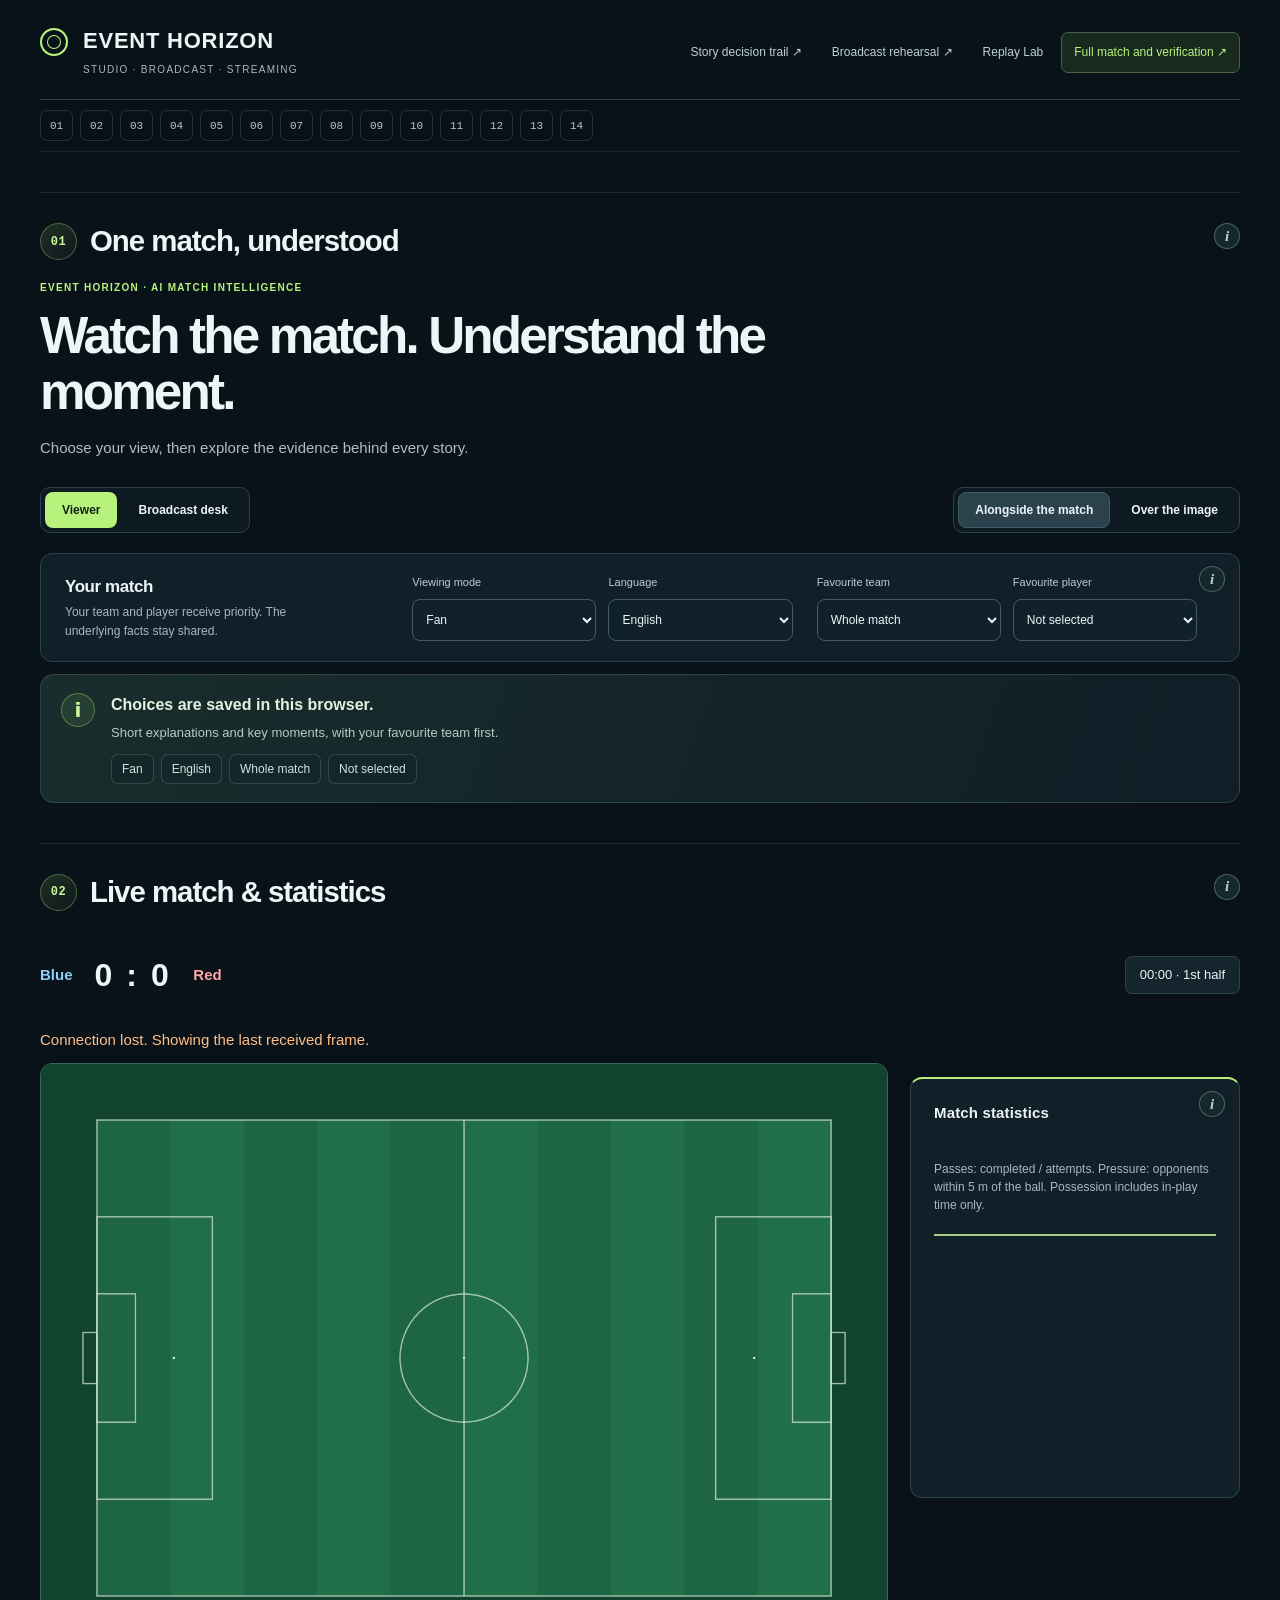
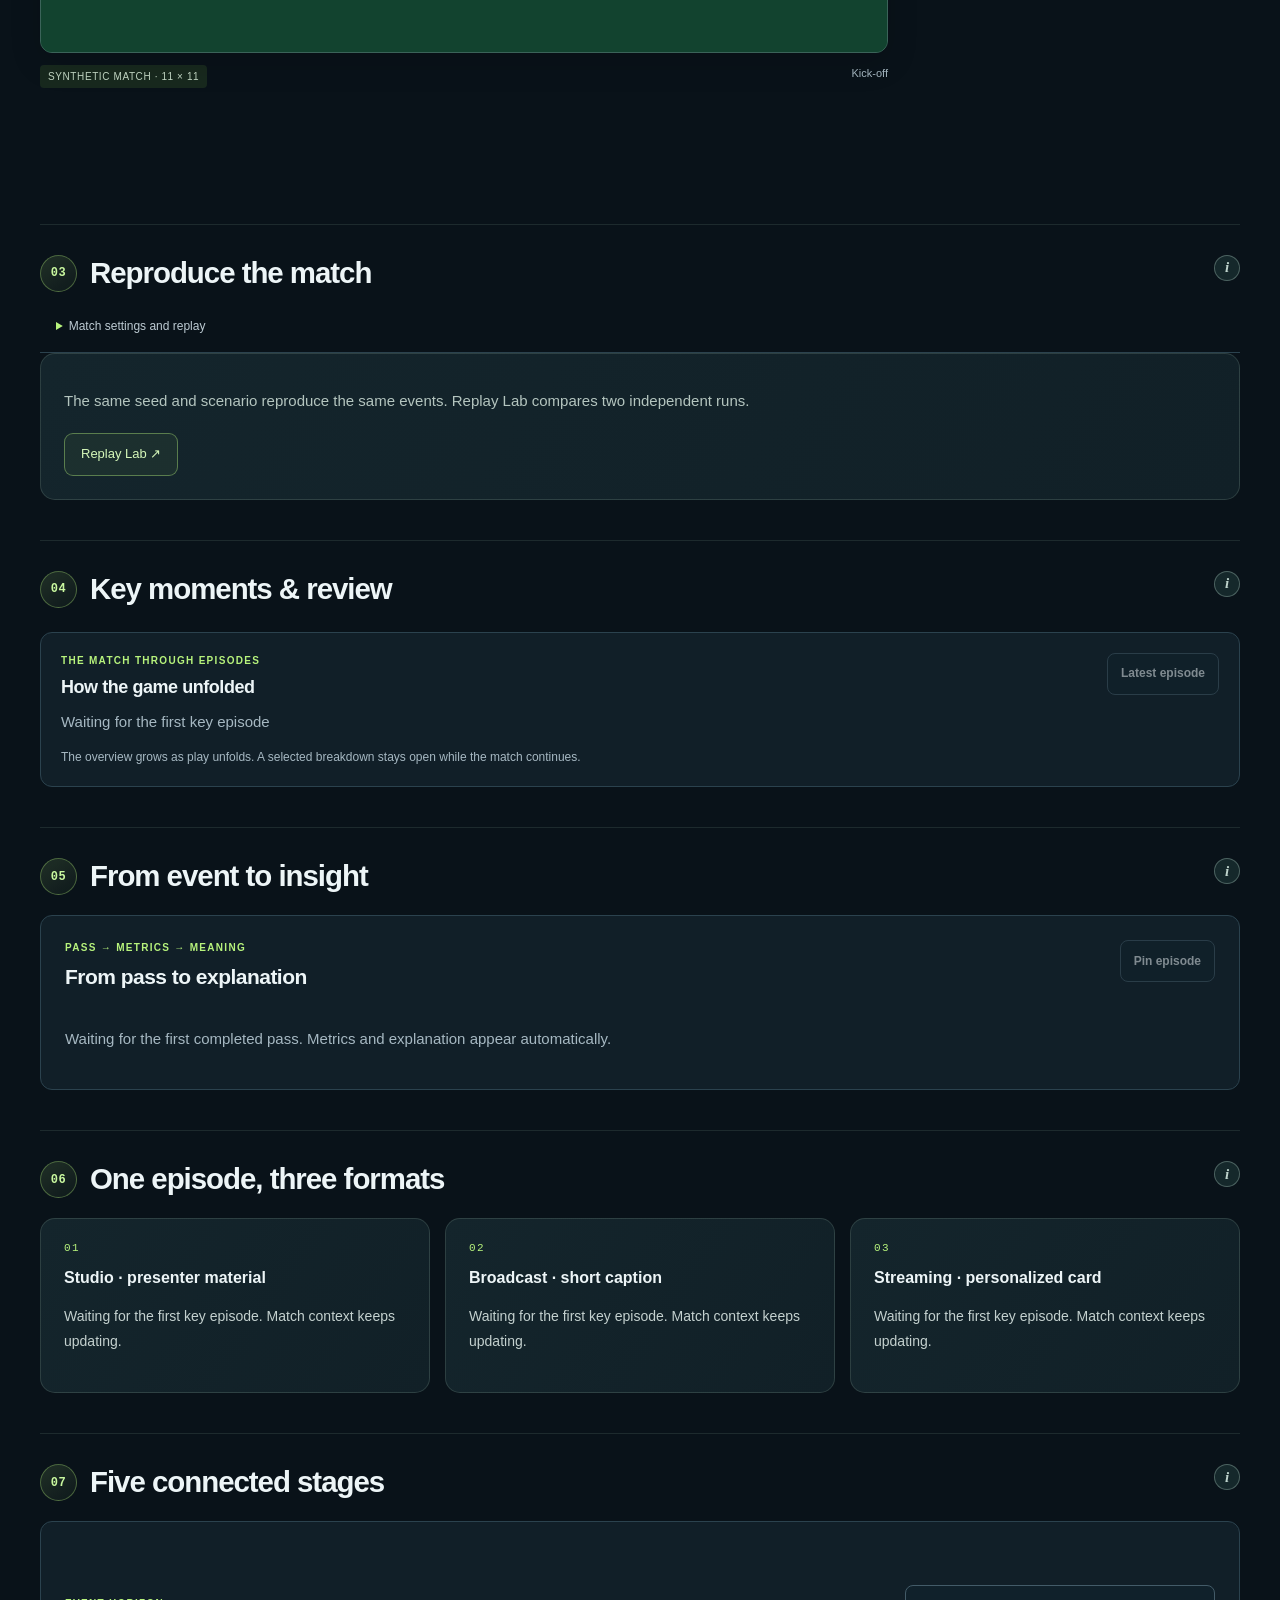
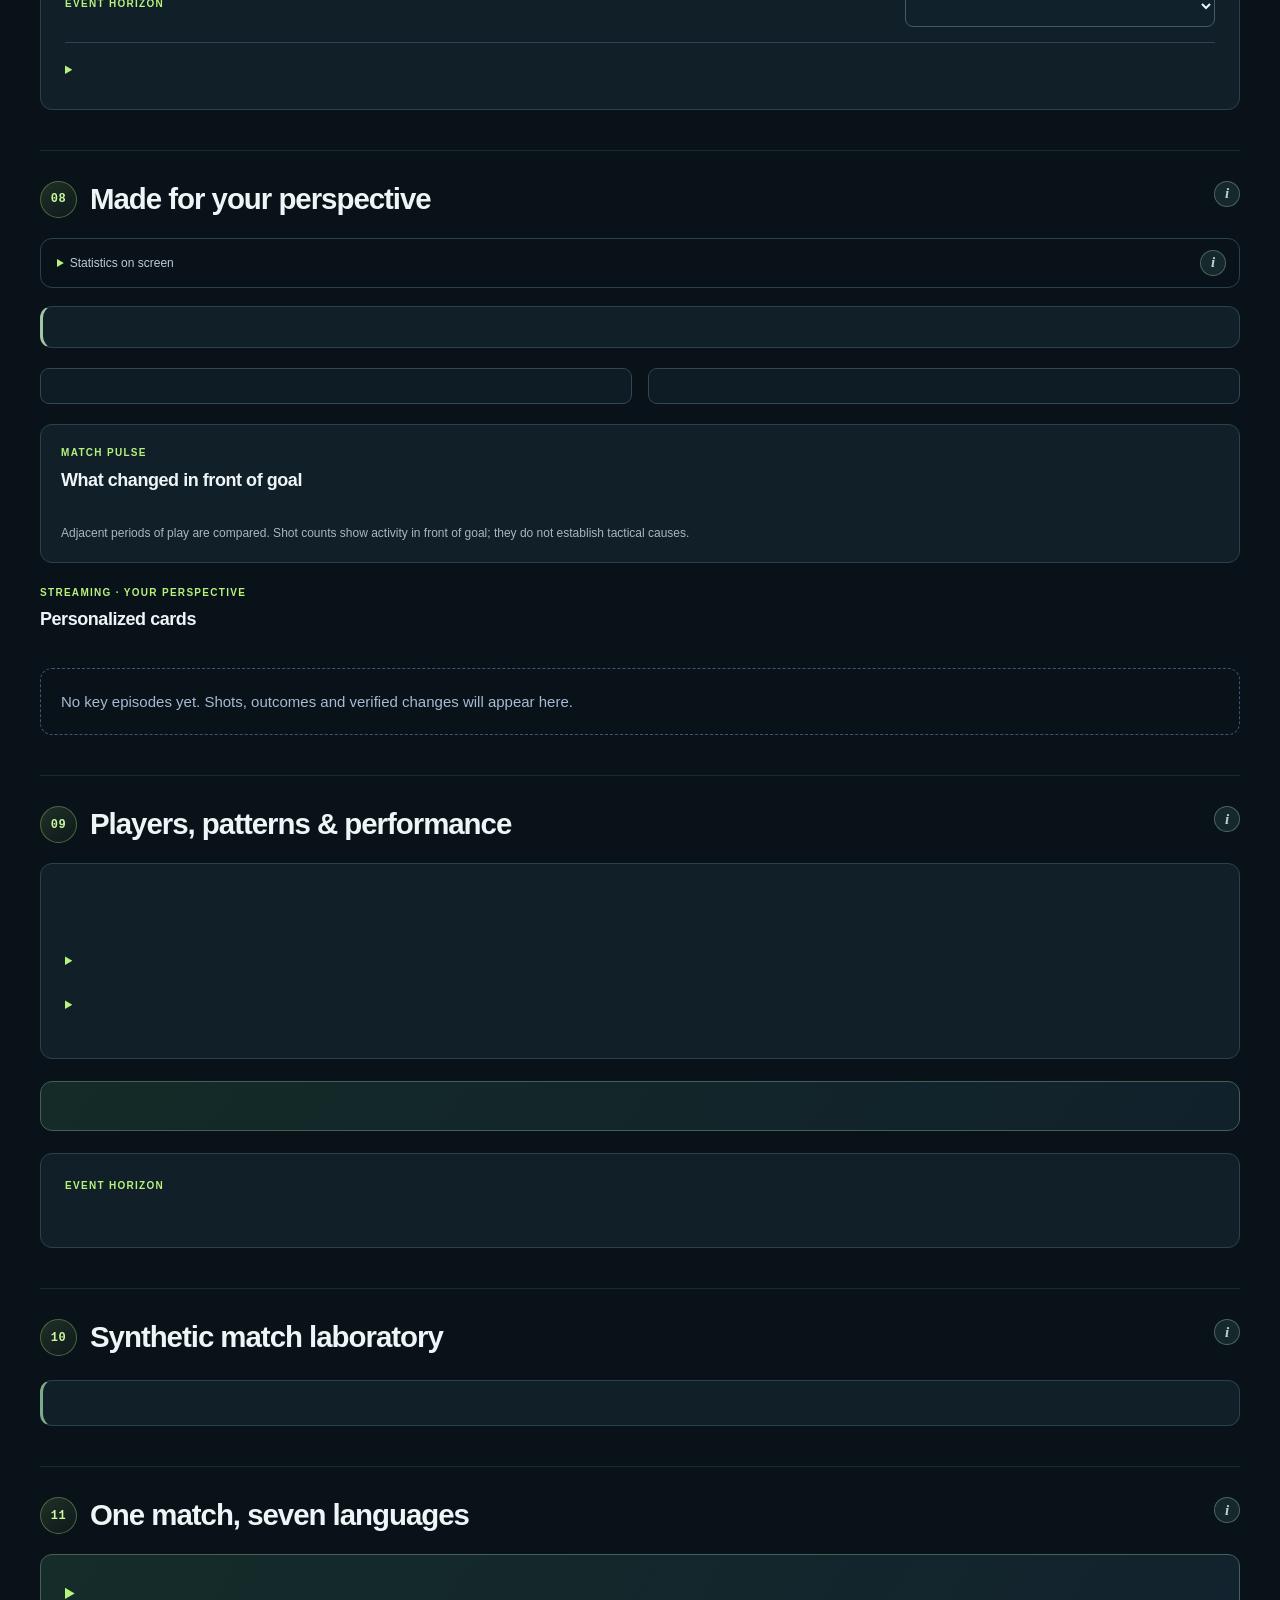
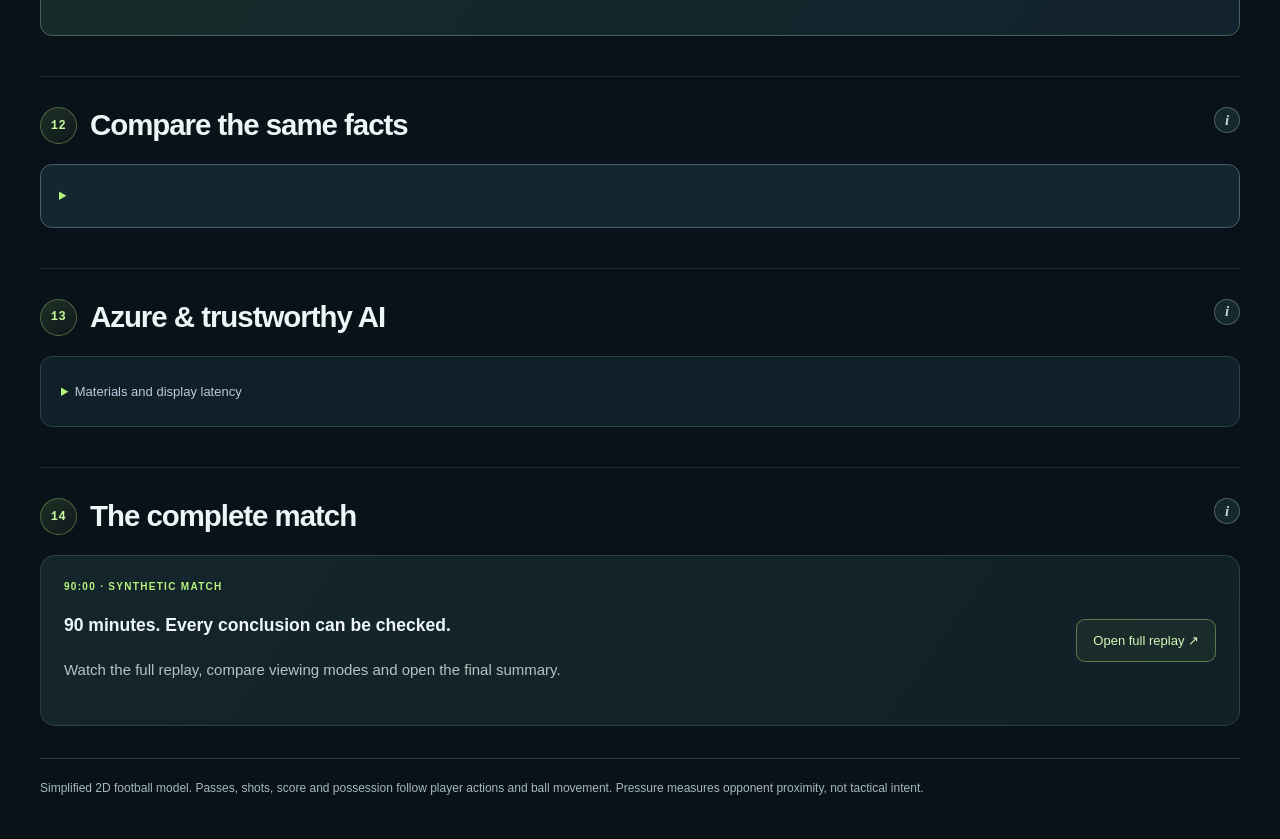
==== index.html @ f2aa6c20 "Publish synthetic match intelligence prototype and judge walkthrough" ====
<!doctype html>
<html lang="en">
<head><script src="/global-locales.js"></script><script src="/global-locale.js"></script><script src="/field-renderer.js"></script>

  <meta charset="utf-8">
  <meta name="viewport" content="width=device-width, initial-scale=1">
  <title>Event Horizon</title>
  <style>
    * { box-sizing: border-box; }
    [hidden] { display: none !important; }
    body { margin: 0; background: #0c1422; color: #edf4ff; font: 15px system-ui, sans-serif; }
    main { max-width: 1480px; margin: auto; padding: 28px; }
    header { display: flex; justify-content: space-between; align-items: center; gap: 18px; flex-wrap: wrap; }
    h1 { margin: 0 0 5px; font-size: 24px; letter-spacing: .06em; }
    .muted { color: #a7b8ce; line-height: 1.5; }
    .eyebrow { font-size: 12px; letter-spacing: .1em; text-transform: uppercase; }
    .layout-buttons { display: flex; gap: 6px; }
    button { border: 1px solid #405573; background: #17263b; color: #d4e1f5; border-radius: 8px; padding: 10px 13px; font: inherit; cursor: pointer; }
    button[aria-pressed="true"] { background: #e2edfc; border-color: #e2edfc; color: #14243b; }
    button:focus-visible { outline: 3px solid #f4cf68; outline-offset: 3px; }
    .scoreboard { display: flex; justify-content: center; align-items: center; gap: 22px; margin: 26px 0 20px; font-size: 19px; }
    .scoreboard strong { font-size: 29px; white-space: nowrap; }
    .blue { color: #83c8ff; } .red { color: #ff9c9c; }
    .clock { font-variant-numeric: tabular-nums; font-size: 17px; padding: 8px 12px; border-radius: 7px; background: #213047; }
    .layout { display: grid; grid-template-columns: minmax(0, 1fr) 310px; gap: 18px; align-items: start; }
    .pitch { position: relative; border: 1px solid #324a52; border-radius: 14px; overflow: hidden; background: #164f35; }
    canvas { display: block; width: 100%; aspect-ratio: 121 / 84; }
    .status { display: flex; align-items: center; justify-content: space-between; gap: 12px; margin-top: 10px; font-size: 13px; }
    .status .badge { color: #f4cf68; }
    .panel { background: #15243a; border: 1px solid #2a3c55; padding: 20px; border-radius: 14px; }
    h2 { font-size: 18px; margin: 0 0 16px; }
    .statistics { display: grid; grid-template-columns: minmax(0,1fr) auto auto; gap: 12px 16px; align-items: center; font-variant-numeric: tabular-nums; }
    .statistics .label { color: #c0cfe3; }
    .statistics .value { text-align: center; font-weight: 650; min-width: 35px; }
    .statistics .team { font-size: 12px; }
    .note { font-size: 12px; color: #98abc5; line-height: 1.5; margin: 15px 0 0; }
    .episode { margin-top: 23px; padding-top: 20px; border-top: 1px solid #33455e; }
    .episode h2 { margin: 7px 0; }
    .episode p { line-height: 1.6; margin: 0; color: #d3dfef; }
    .overlay-stats { position: absolute; top: 12px; right: 12px; width: 255px; padding: 13px; background: #0b1421ed; border: 1px solid #6b809080; border-radius: 9px; }
    .overlay-stats h2 { font-size: 14px; margin-bottom: 10px; }
    .overlay-stats .statistics { font-size: 12px; gap: 7px 8px; }
    .overlay-stats .statistics .team { font-size: 10px; }
    .overlay-story { position: absolute; bottom: 12px; left: 12px; right: 12px; padding: 12px 16px; border-left: 3px solid #f4cf68; border-radius: 4px 9px 9px 4px; background: #0b1421ed; }
    .overlay-story strong { font-size: 15px; }
    .overlay-story p { margin: 5px 0 0; font-size: 13px; line-height: 1.45; }
    .overlay-mode .layout { grid-template-columns: minmax(0, 1fr); }
    .connection { color: #ffbe86; margin: 12px 0; }
    .match-controls { display: flex; flex-wrap: wrap; gap: 10px; align-items: end; margin-top: 22px; }
    .match-controls label { display: grid; gap: 6px; color: #a7b8ce; font-size: 12px; }
    input { width: 145px; padding: 10px 12px; border: 1px solid #405573; border-radius: 8px; background: #142238; color: #edf4ff; font: inherit; }
    button:disabled { opacity: .5; cursor: wait; }
    .stream-status { color: #a7b8ce; font-size: 12px; margin-top: 10px; line-height: 1.6; }
    .restart-message { color: #f4cf68; }
    select, textarea { color: #edf4ff; background: #142238; border: 1px solid #405573; border-radius: 8px; padding: 10px; font: inherit; width: 100%; }
    textarea { min-height: 116px; resize: vertical; line-height: 1.55; }
    label { color: #b8c9df; font-size: 13px; }
    .audience-bar { display: flex; gap: 7px; margin: 22px 0 15px; }
    .session-settings { border-bottom: 1px solid #293b53; padding-bottom: 12px; }
    summary { cursor: pointer; color: #b8c9df; font-size: 13px; }
    .session-settings .match-controls { margin-top: 14px; }
    .status { flex-wrap: wrap; align-items: start; }
    .status .badge { white-space: nowrap; }
    .intelligence { margin-top: 24px; }
    .story-header { display: grid; grid-template-columns: minmax(0, 1.5fr) minmax(240px, 1fr); gap: 18px; }
    .story-summary { font-size: 17px; line-height: 1.75; margin: 14px 0 0; }
    .section-label { color: #f4cf68; font-size: 11px; letter-spacing: .12em; text-transform: uppercase; }
    .preferences { display: grid; grid-template-columns: 1fr 1fr; gap: 12px; margin-top: 15px; }
    .preferences label { display: grid; gap: 7px; }
    .focus-tag { color: #95d2ff; font-size: 12px; margin-top: 12px; }
    .cards { display: grid; grid-template-columns: repeat(2, minmax(0,1fr)); gap: 14px; margin-top: 18px; }
    .moment-card { border: 1px solid #2d415e; background: #122036; border-radius: 13px; padding: 19px; }
    .moment-card.goal { border-color: #b6994a; background: #242b31; }
    .moment-card h3 { font-size: 18px; margin: 9px 0 15px; line-height: 1.4; }
    .moment-card p { line-height: 1.65; margin: 6px 0 15px; color: #cddcee; }
    .moment-card .question { color: #89a5c5; font-size: 11px; text-transform: uppercase; letter-spacing: .07em; margin-top: 14px; }
    .attack-path { display: grid; grid-template-columns: repeat(4,minmax(0,1fr)); list-style: none; padding: 0; margin: 17px 0; gap: 5px; }
    .attack-path li { position: relative; padding: 11px 8px; background: #1b3146; border-top: 2px solid #5c9dcc; border-radius: 4px; font-size: 12px; line-height: 1.45; }
    .attack-path li:last-child { border-color: #e2bd64; }
    .attack-path small { display: block; color: #90abc8; margin-bottom: 6px; font-variant-numeric: tabular-nums; }
    .personal-story { padding: 13px; border-left: 3px solid #7cbbe9; background: #1c334a; border-radius: 6px; margin: 16px 0; font-size: 13px; line-height: 1.65; color: #d5ebff; }
    .pulse { margin-top: 18px; }
    .pulse-head { display: flex; justify-content: space-between; gap: 10px; align-items: start; }
    .pulse-head h2 { margin: 7px 0 15px; }
    .comparison { display: grid; grid-template-columns: minmax(90px,1fr) repeat(2,minmax(0,1fr)); gap: 9px 16px; align-items: center; font-size: 13px; }
    .comparison .period { color: #8fa8c6; font-size: 11px; }
    .shot-bar { display: flex; align-items: center; gap: 9px; min-height: 21px; font-variant-numeric: tabular-nums; }
    .shot-bar i { display: block; width: var(--bar); height: 6px; border-radius: 8px; background: currentColor; opacity: .8; transition: width .3s; }
    .possession-track { display: flex; height: 7px; background: #20364c; border-radius: 9px; overflow: hidden; margin-top: 16px; }
    .possession-track span { transition: width .3s; }
    .possession-track .blue-half { background: #69b8f0; }
    .possession-track .red-half { background: #e98592; }
    .possession-labels { display: flex; justify-content: space-between; font-size: 12px; margin-top: 8px; }
    .fact-checks { margin: 16px 0; padding: 13px; border-radius: 9px; background: #0e1c2d; border: 1px solid #2b4659; }
    .fact-checks ul { list-style: none; padding: 0; margin-bottom: 0; }
    .fact-checks li { display: flex; gap: 9px; padding: 9px 0; font-size: 12px; line-height: 1.5; border-bottom: 1px solid #263a51; }
    .fact-checks li:last-child { border-bottom: 0; }
    .fact-checks .ok { color: #91d9aa; }
    .fact-checks .failed { color: #ffbc86; }
    .audit { margin-top: 13px; font-size: 12px; line-height: 1.65; color: #9eb7d3; }
    .audit code { overflow-wrap: anywhere; }
    .card-meta { display: flex; gap: 9px; justify-content: space-between; flex-wrap: wrap; font-size: 12px; color: #a4b8d1; }
    .tag { color: #9fe0b2; font-size: 11px; border: 1px solid #38594e; border-radius: 5px; padding: 3px 6px; }
    .tag.pending { color: #f0cd8a; border-color: #6d5b39; }
    .evidence { padding-top: 12px; border-top: 1px solid #2d415e; margin-top: 15px; }
    .evidence ol { padding-left: 23px; margin-bottom: 0; }
    .evidence li { padding: 6px 0; color: #a8bed8; font-size: 12px; line-height: 1.5; }
    .empty { color: #a6bad3; line-height: 1.7; padding: 20px; border: 1px dashed #405573; border-radius: 12px; margin-top: 17px; }
    .desk-heading { display: flex; justify-content: space-between; align-items: start; gap: 18px; margin-bottom: 18px; }
    .desk-heading h2 { margin: 6px 0; }
    .desk-grid { display: grid; grid-template-columns: minmax(230px, 1fr) minmax(0,2fr); gap: 18px; }
    .queue { display: grid; gap: 8px; margin-top: 14px; max-height: 600px; overflow-y: auto; }
    .queue-item { display: grid; gap: 7px; width: 100%; padding: 13px; text-align: left; line-height: 1.5; }
    .queue-item[aria-pressed="true"] { background: #263e5b; color: #eff6ff; border-color: #77baff; }
    .queue-item small { color: #9eb9d8; }
    .inspector h3 { margin: 10px 0; font-size: 21px; }
    .inspector p { line-height: 1.65; color: #c6d8ec; }
    .checks { display: flex; gap: 7px; flex-wrap: wrap; margin: 16px 0; }
    .actions { display: flex; gap: 8px; flex-wrap: wrap; margin-top: 12px; }
    .actions button { font-size: 13px; }
    .primary-action { background: #d8eaff; color: #142238; border-color: #d8eaff; }
    .editor-feedback { color: #f4cf68; font-size: 13px; line-height: 1.6; margin-top: 12px; }
    .preview { margin-top: 18px; padding: 19px; background: #0b1421; border-left: 3px solid #f4cf68; border-radius: 9px; }
    .preview p { margin-bottom: 0; line-height: 1.6; }
    .preview p, .caption-sample { white-space: pre-line; overflow-wrap: anywhere; }
    .overview { margin-top: 18px; }
    .overview-heading { display: flex; justify-content: space-between; gap: 15px; align-items: start; flex-wrap: wrap; }
    .overview-heading h2 { margin: 6px 0 10px; }
    .overview-heading button { font-size: 12px; }
    .overview-layout { display: grid; grid-template-columns: minmax(200px,1fr) minmax(0,1.5fr); gap: 18px; margin-top: 15px; }
    .episode-list { display: grid; gap: 7px; max-height: 360px; overflow-y: auto; align-content: start; }
    .episode-link { text-align: left; display: grid; grid-template-columns: 45px 1fr; gap: 10px; line-height: 1.5; padding: 11px; }
    .episode-link time { font-variant-numeric: tabular-nums; color: #8fc9ed; }
    .episode-link[aria-pressed="true"] time { color: #234967; }
    .episode-detail { padding: 16px; border-left: 2px solid #d1b765; background: #0d1d30; border-radius: 7px; }
    .episode-detail h3 { margin: 7px 0 12px; font-size: 17px; }
    .episode-detail p { color: #c7d9ea; line-height: 1.65; }
    .material-switch { display: flex; gap: 6px; flex-wrap: wrap; margin: 16px 0; }
    .material-switch button { flex: 1; font-size: 12px; }
    .material-output { padding: 16px; background: #0d1d30; border: 1px solid #314c65; border-radius: 10px; }
    .material-output h3 { font-size: 18px; }
    .material-output h4 { margin: 18px 0 8px; font-size: 13px; color: #a6c5df; }
    .presenter-lead { font-size: 17px; color: #e0edfc !important; }
    .presenter-points { padding-left: 19px; color: #cbdaeb; font-size: 14px; line-height: 1.7; }
    .presenter-points li { margin: 7px 0; }
    .material-metrics { display: grid; gap: 8px; margin: 15px 0; }
    .material-metric { display: flex; justify-content: space-between; align-items: center; gap: 15px; padding: 10px 12px; border: 1px solid #29435b; border-radius: 6px; background: #13283c; }
    .material-metric span { color: #a9c1d8; font-size: 12px; line-height: 1.5; }
    .material-metric strong { color: #e1f1ff; font-size: 18px; font-variant-numeric: tabular-nums; white-space: nowrap; }
    .caption-sample { padding: 15px 17px; border-left: 3px solid #f4cf68; background: #060e19; border-radius: 6px; line-height: 1.6; font-size: 17px; color: #f2f5fa; }
    .stream-heading { margin: 22px 0 0; }
    .stream-heading h2 { margin: 6px 0; }
    .stream-details { margin-top: 16px; border-top: 1px solid #29435b; padding-top: 13px; }
    .stream-focus { color: #8fd1fa; font-size: 12px; margin-top: 10px; }
    .copy-count { color: #a5bdd4; font-size: 12px; margin-top: 6px; }
    @media (max-width: 900px) { .overview-layout { grid-template-columns: minmax(0,1fr); } .episode-list { max-height: 210px; } }
    .pass-platform { margin-top: 23px; border: 1px solid #38556c; border-radius: 15px; background: linear-gradient(135deg,#172b40,#101d30); overflow: hidden; }
    .pass-platform-header { display: flex; justify-content: space-between; align-items: start; gap: 18px; padding: 20px 22px 0; }
    .pass-platform-header h2 { margin: 6px 0; font-size: 21px; }
    .pass-platform-header button { white-space: nowrap; font-size: 12px; }
    .pass-platform-body { padding: 15px 22px 22px; }
    .pass-result-heading { display: flex; align-items: center; gap: 9px; flex-wrap: wrap; margin-bottom: 12px; }
    .live-dot { width: 7px; height: 7px; background: #8ddbae; border-radius: 50%; box-shadow: 0 0 11px #8ddbae40; }
    .pass-explanation { margin: 0; color: #e4f0ff; line-height: 1.7; font-size: 18px; max-width: 850px; }
    .pass-evidence-grid { display: grid; grid-template-columns: minmax(190px,1fr) minmax(230px,1.3fr); gap: 17px; align-items: stretch; margin-top: 19px; }
    .pass-route { border: 1px solid #446956; background: #16452f; border-radius: 10px; overflow: hidden; }
    .pass-route svg { display: block; width: 100%; max-height: 210px; }
    .pass-route-caption { padding: 7px 11px; font-size: 11px; color: #c4ddcf; border-top: 1px solid #365e49; }
    .pass-metrics { display: grid; grid-template-columns: 1fr 1fr; gap: 9px; }
    .pass-metric { background: #0a162678; border: 1px solid #2c455e; border-radius: 9px; padding: 13px; }
    .pass-metric span { display: block; color: #a6bdd6; font-size: 11px; line-height: 1.45; }
    .pass-metric strong { display: block; font-size: 24px; font-weight: 600; color: #e8f3ff; margin: 6px 0 3px; font-variant-numeric: tabular-nums; }
    .pass-metric small { color: #9ccbb8; font-size: 11px; }
    .recent-passes { display: flex; flex-wrap: wrap; gap: 7px; margin-top: 14px; }
    .recent-passes button { font-size: 11px; padding: 7px 10px; flex: 0 0 auto; }
    .recent-passes button[aria-pressed="true"] { background: #27445c; border-color: #82c5ef; color: #eef7ff; }
    .automation-proof { border-top: 1px solid #30485f; padding-top: 14px; margin-top: 17px; }
    .automation-flow { display: grid; grid-template-columns: repeat(4,minmax(0,1fr)); gap: 8px; margin: 14px 0; padding: 0; list-style: none; }
    .automation-flow li { border: 1px solid #3d5e51; border-radius: 8px; padding: 12px; color: #b5dcc5; background: #172e2a70; font-size: 12px; line-height: 1.5; }
    .automation-flow li strong { display: block; color: #e6f4ed; margin: 5px 0; font-size: 13px; }
    .automation-flow li.pending { border-color: #6b5838; color: #d9c39a; background: #3b302440; }
    .automation-note { color: #a2b7cf; font-size: 12px; line-height: 1.7; }
    .pipeline-error { margin: 13px 22px 0; border-left: 3px solid #f2bd75; padding: 8px 12px; color: #ffdab4; }
    @media (max-width: 650px) {
      .pass-platform-header { padding: 17px 16px 0; flex-wrap: wrap; gap: 9px; }
      .pass-platform-header h2 { font-size: 19px; }
      .pass-platform-body { padding: 15px 16px 17px; }
      .pass-explanation { font-size: 16px; }
      .pass-evidence-grid { grid-template-columns: minmax(0,1fr); }
      .automation-flow { grid-template-columns: 1fr 1fr; }
      .pass-route svg { max-height: 180px; }
    }
    @media (max-width: 900px) {
      .story-header, .desk-grid { grid-template-columns: minmax(0,1fr); }
      .queue { max-height: 230px; }
    }
    @media (max-width: 520px) {
      .attack-path { grid-template-columns: repeat(2,minmax(0,1fr)); }
      .comparison { gap: 8px; font-size: 12px; }
      .cards { grid-template-columns: minmax(0,1fr); }
      .preferences { grid-template-columns: minmax(0,1fr); }
      .panel, .moment-card { padding: 16px; }
      .story-summary { font-size: 15px; }
      .audience-bar button { min-height: 40px; }
    }
    footer { margin-top: 19px; font-size: 12px; line-height: 1.6; color: #96a9c2; }
    @media (max-width: 900px) {
      main { padding: 18px; }
      .layout { grid-template-columns: minmax(0, 1fr); }
      .scoreboard { gap: 12px; font-size: 16px; }
      .scoreboard strong { font-size: 25px; }
    }
    @media (max-width: 520px) {
      main { padding: 12px; }
      h1 { font-size: 21px; }
      .layout-buttons { width: 100%; }
      button { flex: 1; font-size: 12px; padding: 10px 7px; }
      .scoreboard { gap: 9px; flex-wrap: wrap; margin: 18px 0; }
      .clock { font-size: 14px; }
      .overlay-stats { top: 5px; right: 5px; width: 173px; padding: 7px; }
      .overlay-stats h2 { font-size: 11px; margin: 0 0 5px; }
      .overlay-stats .statistics { gap: 3px 5px; font-size: 9px; }
      .overlay-stats .statistics .value { min-width: 20px; }
      .overlay-stats .statistics .team { font-size: 9px; }
      .overlay-story { bottom: 5px; left: 5px; right: 5px; padding: 6px 9px; }
      .overlay-story strong { font-size: 11px; }
      .overlay-story p { font-size: 10px; margin-top: 2px; }
    }

    .global-preferences { margin-top: 18px; padding:16px 20px; }
    .global-preferences h2 { margin-bottom:8px; }
    .experience { margin-top:22px; padding:22px; background:linear-gradient(130deg,#172b42,#102036); }
    .five-stages { display:grid; grid-template-columns:repeat(5,minmax(0,1fr)); gap:7px; list-style:none; padding:0; }
    .five-stages li { padding:11px; border:1px solid #34536c; border-radius:7px; color:#b7d1e5; font-size:11px; line-height:1.5; }
    .five-stages li.done { border-color:#49765c; background:#17342d; }
    .context-grid { display:grid; grid-template-columns:1fr 1fr; gap:16px; margin:20px 0; }
    .context-box { background:#0e1d30; padding:17px; border-radius:9px; border:1px solid #2d465e; }
    .context-box h3 { margin:0 0 12px; font-size:16px; }
    .context-row { display:grid; grid-template-columns:1.5fr 1fr 1fr; gap:10px; padding:8px 0; font-size:12px; color:#c3d4e8; }
    .context-row small { color:#99aec6; }
    .context-row strong { font-variant-numeric:tabular-nums; }
    .context-note { font-size:13px; line-height:1.7; color:#bcd2e8; }
    .heat-grid { display:grid; grid-template-columns:repeat(3,1fr); gap:4px; }
    .heat-grid span { border:1px solid #41645e; min-height:43px; display:grid; place-items:center; font-size:12px; border-radius:3px; }
    .zone-label { display:flex; justify-content:space-between; gap:10px; font-size:11px; color:#abc8d8; margin:9px 0; }
    .why-title { display:flex; justify-content:space-between; gap:12px; align-items:center; margin:24px 0 15px; flex-wrap:wrap; }
    .why-title h2 { margin:5px 0; font-size:24px; }
    .why-grid { display:grid; grid-template-columns:minmax(0,1.3fr) minmax(0,1fr); gap:18px; }
    .scene { border:1px solid #4c7559; background:#174c34; border-radius:10px; overflow:hidden; }
    .scene svg { width:100%; display:block; }
    .scene-note { padding:8px 12px; background:#0b1e18; color:#c3dece; font-size:12px; line-height:1.5; }
    .scene-controls { display:flex; align-items:center; gap:10px; padding:12px 0; }
    .scene-controls input { width:100%; padding:0; }
    .scene-controls button { flex:0 0 34px; padding:9px; }
    .why-copy p { line-height:1.7; }
    .why-copy h3 { margin:8px 0; font-size:20px; }
    .proof-lens { margin:20px 0; padding:15px; border:1px solid #4c6b7e; border-radius:11px; background:#102b3b; }
    .proof-lens>.note { margin:7px 0 13px; overflow-wrap:anywhere; }
    .proof-cards { display:grid; gap:9px; }
    .proof-cards article { padding:11px 12px; border-left:3px solid #dfbb70; border-radius:5px; background:#1b3345; }
    .proof-cards article>button { background:transparent; border:0; padding:0; color:#aee0ff; text-align:left; font-weight:650; }
    .proof-cards article p { margin:7px 0; font-size:13px; line-height:1.5; }
    .proof-cards details { font-size:11px; color:#b9cee1; }
    .proof-ids { display:flex; flex-wrap:wrap; gap:5px; margin-top:9px; }
    .proof-ids button { padding:4px 6px; font-size:11px; }
    .evidence-steps { display:flex; gap:6px; flex-wrap:wrap; margin:12px 0; max-height:160px; overflow-y:auto; }
    .evidence-steps button { font-size:11px; padding:6px 9px; flex:0 0 auto; }
    .focus-table { display:grid; grid-template-columns:repeat(3,1fr); gap:9px; margin:14px 0; }
    .focus-table div { background:#132d45; border:1px solid #34536d; padding:13px; border-radius:7px; font-size:12px; color:#b8cfe0; }
    .focus-table strong { display:block; font-size:24px; color:#e8f4ff; margin-top:8px; }
    .focus-events { max-height:230px; overflow-y:auto; display:grid; gap:7px; }
    .focus-events button { text-align:left; font-size:12px; line-height:1.5; }
    .journal-form { display:flex; gap:8px; align-items:end; flex-wrap:wrap; margin:15px 0; }
    .journal-form label { display:grid; gap:5px; flex:1; }
    .journal-form input { width:100%; }
    .journal-result { color:#bdd2e7; font-size:12px; line-height:1.6; }
    .journal-result pre { max-height:300px; overflow:auto; white-space:pre-wrap; overflow-wrap:anywhere; font-size:11px; }
    .tempo-chart { display:block; width:100%; height:80px; }
    body[data-audience="fan"] .pass-platform, body[data-audience="player"] .pass-platform { display:none; }
    body[data-audience="analyst"] #fan-view, body[data-audience="player"] #fan-view { display:none; }
    .story-header { display:none; }
    #fan-view .pulse { display:none; }
    @media(max-width:900px) { .why-grid,.context-grid {grid-template-columns:minmax(0,1fr);} .five-stages {grid-template-columns:repeat(3,minmax(0,1fr));} }
    @media(max-width:520px) { .experience {padding:16px;} .five-stages {grid-template-columns:repeat(2,minmax(0,1fr));} .five-stages li:last-child {grid-column:span 2;} .focus-table {grid-template-columns:repeat(2,1fr);} }

    .metric-settings { margin:14px 0; padding:14px 18px; }
    .metric-options { display:flex; flex-wrap:wrap; gap:10px 18px; margin-top:15px; }
    .metric-options label { display:flex; align-items:center; gap:7px; }
    .metric-options input { width:auto; accent-color:#f4cf68; }
    .continuous-focus { position:sticky; top:0; z-index:4; display:flex; flex-wrap:wrap; gap:8px 17px; padding:13px 17px; background:#172b3bf5; border:1px solid #e0bd60; border-radius:10px; font-size:12px; box-shadow:0 5px 20px #0005; }
    .continuous-focus strong { color:#f4cf68; }
    .live-material { border-top:2px solid #dec475; margin-top:20px; padding-top:13px; }
    .live-material h3 { font-size:17px; line-height:1.45; margin:10px 0; }
    .live-material p { color:#c7d9e9; line-height:1.6; font-size:13px; }
    .live-material a,.delivery-health a,.period-comparison a { color:#8eccf4; }
    .source-links { display:flex; flex-wrap:wrap; gap:6px; font-size:11px; }
    .latency-strip { font-size:12px; color:#a8bfd4; margin:15px 0; line-height:1.6; }
    .period-comparison { padding:20px; background:linear-gradient(120deg,#183648,#132839); border:1px solid #46768b; border-radius:12px; margin:22px 0; }
    .period-comparison h3 { font-size:20px; line-height:1.5; margin:10px 0; }
    .period-comparison .context-row { grid-template-columns:minmax(0,1.8fr) 1fr 1fr 1fr; }
    .perspective-pair { border-top:1px solid #3b5265; padding:15px 0; }
    .perspective-team { color:#f4cf68; font-size:12px; font-weight:700; text-transform:uppercase; letter-spacing:.08em; margin-bottom:10px; }
    .perspective-grid { display:grid; grid-template-columns:minmax(0,1fr) minmax(0,1.45fr); gap:15px; }
    .period-side { min-width:0; padding:15px; border:1px solid #4b687c; border-radius:9px; background:#102535; }
    .period-side h3 { margin:7px 0 14px; }
    .perspective-role { color:#91c9df; font-size:11px; font-weight:700; text-transform:uppercase; letter-spacing:.08em; }
    .fact-tag { display:inline-block; font-size:10px; padding:5px 7px; border:1px solid #53778c; border-radius:5px; color:#b1cedd; }
    .delivery-health { margin:20px 0; font-size:12px; line-height:1.7; }
    .delivery-health pre { white-space:pre-wrap; overflow-wrap:anywhere; max-height:280px; overflow:auto; background:#0b1828; padding:12px; }
    body[data-audience="fan"] .context-grid,body[data-audience="fan"] #context-story,
    body[data-audience="player"] .context-grid,body[data-audience="player"] #context-story { display:none; }
    .raw-event { display:none; }
    @media(max-width:700px) { .perspective-grid {grid-template-columns:1fr;} }
    @media(max-width:520px) { .period-comparison {padding:14px;} .period-comparison .context-row {font-size:10px;gap:5px;} }
    body[data-show-passes="false"] .pass-platform {display:none;}
  
    .video-analysis,.match-report {margin-top:22px;padding:22px;}
    .video-analysis {border-color:#56604c;background:linear-gradient(140deg,#1c3038,#132139);}
    .identified-player {display:flex;gap:8px 16px;align-items:center;flex-wrap:wrap;padding:14px 0;color:#e9d396;}
    .identified-player strong {font-size:23px;}.identified-player small{width:100%;color:#9dafc5;}
    .vision-metrics {display:grid;grid-template-columns:repeat(auto-fit,minmax(min(100%,280px),1fr));gap:12px;}
    .vision-metrics article,.report-player {padding:16px;border:1px solid #364c61;border-radius:12px;background:#102236;}
    .vision-metrics h3{margin:0 0 10px;}.vision-tiles {display:grid;grid-template-columns:repeat(auto-fit,minmax(115px,1fr));gap:12px;margin:12px 0;}
    .vision-tiles span,.vision-tiles small{display:block;color:#9fb2c9;font-size:12px;}.vision-tiles strong{display:block;color:#ffdf9c;font-size:20px;margin:4px 0;}
    #video-options,#vision-audit,.ai-boundary {margin-top:14px;} .threshold-fields{display:flex;flex-wrap:wrap;gap:14px;margin-top:12px;}.threshold-fields input{width:95px;margin-left:8px;}
    .vision-table-wrap{overflow:auto;}#vision-event-scores{border-collapse:collapse;width:100%;font-size:13px;margin:14px 0;}#vision-event-scores td,#vision-event-scores th{padding:9px 8px;border-bottom:1px solid #36495f;text-align:left;white-space:nowrap;}
    #vision-proof {margin-top:18px;}#vision-proof h3 {font-size:15px;color:#f0d28a;}
    .vision-proof-row {display:flex;flex-wrap:wrap;align-items:center;gap:7px 13px;padding:10px 0;border-top:1px solid #36495f;font-size:12px;}
    .vision-proof-row strong {min-width:98px;color:#f0d28a;}.vision-proof-row a {color:#8eccf4;}.vision-proof-row span {color:#bbcee0;}
    .report-tabs {display:flex;gap:8px;flex-wrap:wrap;margin:14px 0;}.report-tabs button[aria-pressed=true]{border-color:#efd283;color:#f8db96;}
    .report-timeline {display:grid;gap:10px;border-left:2px solid #6b6b4e;padding-left:14px;margin:18px 0;}.report-timeline button {display:flex;flex-direction:column;align-items:flex-start;text-align:left;gap:7px;white-space:normal;padding:14px;background:#11263b;}
    .report-timeline time{color:#f0d28a;font-size:12px;}.report-timeline span{font-weight:400;color:#bfd0e3;line-height:1.5;}.report-achievement{white-space:normal;text-align:left;line-height:1.5;}
    #report-evidence svg{display:block;width:100%;max-height:350px;margin:15px 0;}#report-content>p{line-height:1.7;}.ai-boundary{border-left:2px solid #a38dc4;padding-left:12px;}#video-analysis pre,#match-report pre{max-height:280px;overflow:auto;}


    .scenario-lab { margin-top:20px; padding:20px; border:1px solid #3d6875; border-radius:14px; background:linear-gradient(120deg,#15313c,#132138); }
    .scenario-top { display:flex; justify-content:space-between; gap:15px; align-items:start; flex-wrap:wrap; }
    .scenario-top h2 { margin:6px 0 10px; }
    .scenario-verified { color:#a7e1bf; border:1px solid #477d66; padding:6px 9px; border-radius:6px; font-size:11px; }
    .scenario-verified.failed { color:#ffd18e; border-color:#90734d; }
    .scenario-description { color:#bed3e3; line-height:1.6; margin:6px 0 15px; max-width:850px; }
    .scenario-steps { display:grid; grid-template-columns:repeat(auto-fit,minmax(180px,1fr)); gap:8px; list-style:none; padding:0; margin:14px 0; }
    .scenario-steps li { padding:13px; border:1px solid #3c526c; border-radius:8px; background:#0c1b2b80; font-size:12px; line-height:1.6; }
    .scenario-steps li.passed { border-color:#477d66; }
    .scenario-steps li.failed { border-color:#90734d; }
    .scenario-steps small { display:block; color:#9bb6ce; margin-top:5px; }
    .scenario-recognition { display:block; margin-top:8px; padding-top:8px; border-top:1px solid #3c526c; color:#b8cee0; }
    .scenario-recognition.matched { color:#9de0b1; }.scenario-recognition.missed { color:#f1ae9d; }
    .scenario-frame-expired { display:block; color:#869eb5; font-size:11px; }
    .scenario-steps a,.scenario-actions a { color:#9ad3f8; }
    .scenario-actions { display:flex; align-items:center; flex-wrap:wrap; gap:12px; margin-top:14px; font-size:12px; }
    .scenario-actions a { padding:10px 13px; border:1px solid #47788b; border-radius:8px; text-decoration:none; }
    .scenario-actions button { font-size:12px; }
    .scenario-footnote { color:#9cb6ca; font-size:11px; line-height:1.6; margin:12px 0 0; }
    @media(max-width:520px) { .scenario-lab{padding:16px;} .scenario-steps{grid-template-columns:1fr;} .scenario-actions a{width:100%;} }


.language-proof{margin:20px 0;padding:16px 18px;background:#102436;border:1px solid #3f627b;border-radius:12px}
.language-proof summary{font-weight:650;color:#b9dbef}
.language-proof a{color:#9ed7ff}.language-proof .source-links{font-size:13px;gap:8px}.language-versions{display:grid;grid-template-columns:repeat(3,minmax(0,1fr));gap:12px;margin:16px 0}
.language-version{padding:16px;border:1px solid #36536b;border-radius:10px;background:#152c40}.language-version h3{font-size:17px;line-height:1.5}.language-version p{line-height:1.6;font-size:14px}.language-version .caption-sample{font-size:13px;white-space:pre-line;padding:10px}
.language-integrity{padding:10px 12px;border:1px solid #497862;border-radius:8px;color:#a3dfba;font-size:13px}.language-integrity.failed{color:#ffd09a;border-color:#8e6441}
@media(max-width:900px){.language-versions{grid-template-columns:1fr}}

</style>
  <link rel="stylesheet" href="/jury-theme.css">
  <link rel="stylesheet" href="/match-arc.css">
  <link rel="stylesheet" href="/intelligence-provenance.css">
  <link rel="stylesheet" href="/rhythm-lens.css">
  <link rel="stylesheet" href="/story-languages.css">
<link rel="stylesheet" href="/enhanced-ui.css"></head>
<body>
<main class="eh-live">
  <header>
    <div><h1>EVENT HORIZON</h1><div class="muted eyebrow">Studio · broadcast · streaming</div></div>
    <nav class="product-nav" aria-label="Project navigation">
    <a href="/journey" style="color:#b9e9cf;font-size:13px;text-decoration:none;padding:10px 0">Story decision trail ↗</a> <a href="/studio" style="color:#b9e9cf;font-size:13px;text-decoration:none;padding:10px 0">Broadcast rehearsal ↗</a> <a href="/replay-lab">Replay Lab</a>
    <a id="full-match-demo" href="/demo" style="color:#b9e9cf;font-size:13px;text-decoration:none;padding:10px 0">Full match and verification ↗</a>
    </nav>
  </header>
  <div class="workspace-toolbar">
  <nav class="audience-bar" aria-label="Viewing role">
    <button id="fan-mode" aria-pressed="true">Viewer</button>
    <button id="editor-mode" aria-pressed="false">Broadcast desk</button>
  </nav>
    <div class="layout-buttons" aria-label="Analytics layout">
      <button id="alongside" aria-pressed="true">Alongside the match</button>
      <button id="over-image" aria-pressed="false">Over the image</button>
    </div>
  </div>
      <div class="panel global-preferences">
        <h2>Your match</h2>
        <div class="preferences"><label>Viewing mode<select id="viewer-mode"><option value="fan">Fan</option><option value="analyst">Analyst</option><option value="player">Player Focus</option></select></label><label>Language<select id="language"><option value="en">English</option><option value="cs">Čeština</option><option value="de">Deutsch</option><option value="fr">Français</option><option value="it">Italiano</option><option value="es">Español</option><option value="pt">Português</option></select></label></div>
        <div class="muted">Your team and player receive priority. The underlying facts stay shared.</div>
        <div class="preferences">
          <label>Favourite team<select id="favorite-team"><option value="all">Whole match</option><option value="0">Blue</option><option value="1">Red</option></select></label>
          <label>Favourite player<select id="favorite-player"><option value="none">Not selected</option></select></label>
        </div>
      </div>

  <details class="metric-settings panel"><summary>Statistics on screen</summary><div id="metric-options" class="metric-options"></div><p class="note" id="preference-status">Choices are saved in this browser.</p></details>
  <div id="continuous-focus" class="continuous-focus" hidden></div>
  <details class="session-settings">
  <summary>Match settings and replay</summary>
  <form class="match-controls" id="match-settings">
    <label for="seed">Generator seed
      <input id="seed" name="seed" type="number" min="0" max="4294967295" step="1" value="42" required>
    </label>
    <label for="scenario-select"><span id="scenario-select-label">Scenario</span>
      <select id="scenario-select" name="scenario"><option value="open_play">Open play</option><option value="high_press">High press</option><option value="counterattack">Fast counterattack</option></select>
    </label>
    <button type="submit" id="start-match">Start</button>
    <button type="button" id="replay-match">Replay this match</button>
  </form>
  <div class="stream-status" id="scenario-replay-note">The same seed and scenario reproduce the match. Events arrive as play unfolds.</div>
  <div class="stream-status" id="stream-status">Connecting to the match…</div>
  <div class="stream-status restart-message" id="restart-message" role="status" hidden></div>
  </details>
  <div class="scoreboard" aria-label="Match score">
    <span class="blue">Blue</span><strong id="score">0 : 0</strong><span class="red">Red</span>
    <span class="clock" id="clock">00:00 · 1st half</span>
  </div>
  <div class="connection" id="connection" hidden>Connection lost. Showing the last received frame.</div>
  <div class="layout">
    <section>
      <div class="pitch">
        <canvas id="pitch" width="1452" height="1008" aria-label="Synthetic football match: 11 players per team"></canvas>
        <div class="overlay-stats" id="overlay-stats" hidden>
          <h2>Match statistics</h2><div class="statistics" id="stats-over"></div>
        </div>
        <div class="overlay-story" id="overlay-story" hidden>
          <strong id="title-over"></strong><p id="explanation-over"></p>
        </div>
      </div>
      <div class="status"><span class="badge">SYNTHETIC MATCH · 11 × 11</span><span class="muted" id="phase">Kick-off</span></div>
    </section>
    <aside class="panel match-statistics-dock" id="panel">
      <h2>Match statistics</h2>
      <div class="statistics" id="stats-side"></div>
      <p class="note">Passes: completed / attempts. Pressure: opponents within 5 m of the ball. Possession includes in-play time only.</p>
      <article id="live-material" class="live-material" aria-live="polite"></article>
      <div class="episode raw-event">
        <div class="muted eyebrow" id="event-time">Latest episode</div>
        <h2 id="title-side">Kick-off</h2><p id="explanation-side"></p>
      </div>
    </aside>
  </div>
    <div class="pipeline-error" id="pipeline-error" role="alert" hidden>Event processing stopped. The last verified statistics are preserved. Restart the match to continue.</div>
  <div id="latency-strip" class="latency-strip"></div>
  <section id="intelligence-provenance" class="intelligence-origin" data-localized="true" aria-label="Data and narrative origin"></section>
  <section id="live-rhythm" class="rhythm-lens" data-localized="true" aria-label="Match rhythm"></section>
  <section id="scenario-lab" class="scenario-lab" aria-label="Generator passport"></section>
  <section id="video-analysis" class="panel video-analysis" aria-label="Video analytics"></section>
  <section id="match-report" class="panel match-report"><div class="section-label">EVENT HORIZON</div><h2 id="match-report-title"></h2><nav id="report-tabs" class="report-tabs"></nav><div id="report-content"></div><article id="report-evidence" hidden></article></section>
  <section id="experience" class="experience panel"><div class="muted">Connecting to analytics…</div></section>
  <section class="pass-platform" aria-label="From pass to explanation">
    <div class="pass-platform-header">
      <div><div class="section-label">Pass → metrics → meaning</div><h2>From pass to explanation</h2></div>
      <button id="pin-pass" disabled>Pin episode</button>
    </div>
    <div class="pass-platform-body">
      <p class="muted" id="pass-waiting">Waiting for the first completed pass. Metrics and explanation appear automatically.</p>
      <div id="pass-result" hidden>
        <div class="pass-result-heading"><span class="live-dot"></span><span class="muted" id="pass-state"></span></div>
        <p class="pass-explanation" id="pass-explanation"></p>
        <div class="pass-evidence-grid">
          <div class="pass-route" id="pass-route"></div>
          <div class="pass-metrics" id="pass-metrics"></div>
        </div>
        <div class="note">Recent passes · select one to inspect</div>
        <div class="recent-passes" id="recent-passes"></div>
        <details class="automation-proof" id="automation-proof">
          <summary>Verify the data path</summary>
          <ol class="automation-flow" id="automation-flow"></ol>
          <div class="automation-note" id="automation-note"></div>
          <div class="automation-note" id="pass-sources"></div>
        </details>
      </div>
    </div>
  </section>
  <section class="intelligence" id="fan-view">
    <div class="story-header">
      <div class="panel">
        <div class="section-label">Match story</div>
        <div class="focus-tag" id="fan-focus">Whole match</div>
        <p class="story-summary" id="match-narrative">Following the game as it unfolds…</p>
        <div class="note" id="narrator-status">Local factual narrative</div>
      </div>
    </div>
    <section class="panel overview" aria-label="Automatic match overview">
      <div class="overview-heading"><div><div class="section-label">The match through episodes</div><h2>How the game unfolded</h2><div class="muted" id="overview-count">Waiting for the first key episode</div></div><button id="latest-episode" disabled>Latest episode</button></div>
      <div class="overview-layout" id="overview-layout" hidden><div class="episode-list" id="episode-list" aria-label="Episodes in match-time order"></div><article class="episode-detail" id="episode-detail"></article></div>
      <p class="note">The overview grows as play unfolds. A selected breakdown stays open while the match continues.</p>
    </section>
    <section class="panel pulse" aria-label="Changes in play">
      <div class="pulse-head"><div><div class="section-label">Match pulse</div><h2>What changed in front of goal</h2></div></div>
      <div id="match-pulse"></div>
      <p class="note">Adjacent periods of play are compared. Shot counts show activity in front of goal; they do not establish tactical causes.</p>
    </section>
    <div class="stream-heading"><div class="section-label">Streaming · your perspective</div><h2>Personalized cards</h2></div>
    <div class="cards" id="key-moments"></div>
    <div class="empty" id="no-moments">No key episodes yet. Shots, outcomes and verified changes will appear here.</div>
  </section>
  <section class="intelligence" id="editor-view" hidden>
    <div class="desk-heading">
      <div><div class="section-label">Broadcast partner workspace</div><h2>Prepare broadcast materials</h2><div class="muted">Select an episode → check sources and wording → select for display.</div></div>
      <span class="tag" id="selected-count">Selected: 0</span>
    </div>
    <div class="desk-grid">
      <aside class="panel"><h2>Broadcast candidates</h2><div class="queue" id="editor-queue"></div><div class="muted" id="empty-queue">Waiting for the first key episode.</div></aside>
      <section class="panel inspector" id="inspector"><div class="muted">Select material to review.</div></section>
    </div>
    <div class="preview" id="broadcast-preview"><div class="section-label">Broadcast card preview</div><p>No material selected yet. This is a local preview.</p></div>
    <div class="editor-feedback" id="editor-feedback" role="status"></div>
  </section>
  <details id="delivery-health" class="panel delivery-health"><summary id="delivery-heading">Materials and display latency</summary><div id="delivery-detail"></div></details>
  <footer>Simplified 2D football model. Passes, shots, score and possession follow player actions and ball movement. Pressure measures opponent proximity, not tactical intent.</footer>
</main>
<script src="/preferences.js"></script>
<script>
  const canvas = document.querySelector('#pitch');
  const ctx = canvas.getContext('2d');
  let state = null, before = null, received = 0;
  let runId = null, lastEventId = 0, requestEpoch = 0, restarting = false;
  let mode = 'fan', insightRevision = -1, deskRevision = '', insights = null, desk = null;
  const operatorRequired = document.body.dataset.operatorRequired === 'true';
  const operatorPage = location.pathname === '/editor';
  if (operatorRequired && !operatorPage) document.querySelector('.session-settings').hidden = true;
  let inspectedId = null, inspectedVersion = null, deskBusy = false;
  let queueVersion = '';
  let overviewRevision = '', overviewData = null, selectedEpisode = null, materialFormat = 'studio';
  let pipelineRevision = -1, pipelineData = null, pinnedPass = null, currentPass = null;
  let statsVersion='';
  let passVisible = false, shownPasses = new Set();
  let prefs = EHPreferences.defaults();
  let experienceRevision='';
  try {prefs=EHPreferences.load(localStorage);} catch(error) {}
  const playerOptions = document.querySelector('#favorite-player');
  for (const team of [0,1]) for (let number = 1; number <= 11; number++) {
    const option = document.createElement('option');
    option.value = `${team}:${number}`; option.textContent = `${team ? 'Red' : 'Blue'} · #${number}`;
    playerOptions.append(option);
  }
  document.querySelector('#favorite-team').value = prefs.team;
  playerOptions.value = prefs.player;
  document.querySelector('#viewer-mode').value=prefs.audience;
  document.querySelector('#language').value=prefs.language;
  document.body.dataset.showPasses=String(prefs.metrics.includes('passes'));
  window.EHSettings=()=>({...prefs,role:mode});
  const metricNames={possession:'Possession',passes:'Passes',shots:'Shots',pressure:'Pressure',attacks:'Attacks',tempo:'Tempo',progress:'Forward progress',tackles:'Tackles',movement:'Player movement'};
  document.querySelector('#metric-options').innerHTML=EHPreferences.keys.map(key=>`<label><input type="checkbox" value="${key}" ${prefs.metrics.includes(key)?'checked':''}>${metricNames[key]}</label>`).join('');
  function savePreferences(){let saved=false;try{saved=EHPreferences.save(localStorage,prefs);}catch(error){}document.querySelector('#preference-status').textContent=saved?'Preferences saved for the next viewing.':'Preferences could not be saved in this browser.';}

  function changePreferences() {
    const priorLanguage=prefs.language;
    prefs = {team: document.querySelector('#favorite-team').value, player: playerOptions.value, audience:document.querySelector('#viewer-mode').value, language:document.querySelector('#language').value,metrics:[...document.querySelectorAll('#metric-options input:checked')].map(input=>input.value),overlay:overImage};
    document.body.dataset.showPasses=String(prefs.metrics.includes('passes'));
    if(priorLanguage!==prefs.language) pinnedPass=null;
    experienceRevision=''; overviewRevision=''; pipelineRevision=-1; window.EHI18n?.apply(prefs.language);
    insightRevision = -1; deskRevision = ''; requestEpoch += 1;
    savePreferences();
  }
  document.querySelector('#metric-options').onchange=changePreferences;
  document.querySelector('#favorite-team').onchange = changePreferences;
  playerOptions.onchange = changePreferences;
  document.querySelector('#viewer-mode').onchange=changePreferences;
  document.querySelector('#language').onchange=changePreferences;
  function setMode(next) {
    mode = next; experienceRevision='';
    document.querySelector('#experience').hidden=mode==='editor'; window.EHStory?.refresh(); requestEpoch += 1; insightRevision = -1; deskRevision = '';
    document.querySelector('#fan-view').hidden = mode !== 'fan';
    document.querySelector('#editor-view').hidden = mode !== 'editor';
    document.querySelector('#fan-mode').setAttribute('aria-pressed', String(mode === 'fan'));
    document.querySelector('#editor-mode').setAttribute('aria-pressed', String(mode === 'editor'));
  }
  document.querySelector('#fan-mode').onclick = () => setMode('fan');
  document.querySelector('#editor-mode').onclick = () => {
    if (operatorRequired && !operatorPage) location.assign('/editor');
    else setMode('editor');
  };
  if (operatorPage) setMode('editor');
  const escapeHtml = value => String(value).replace(/[&<>"']/g, c => ({'&':'&amp;','<':'&lt;','>':'&gt;','"':'&quot;',"'":'&#39;'}[c]));
  const statusNames = {draft: 'Awaiting review', checked: 'Editor reviewed', selected: 'Selected for broadcast', held: 'Held'};
  function routeMarkup(pass) {
    return window.EHField.passRoute(pass)+`<div class="pass-route-caption"><strong>#${pass.sender} → #${pass.receiver}</strong><span>Ball route in this episode · attack ${pass.direction === 1 ? 'right →' : '← left'}</span></div>`;
  }
  function renderPassPipeline(data) {
    pipelineData = data;
    document.querySelector('#pipeline-error').hidden = data.status === 'ok';
    const latest = data.receipts.at(-1);
    if (pinnedPass) pinnedPass = data.receipts.find(p=>p.event_id === pinnedPass.event_id) || pinnedPass;
    currentPass = pinnedPass || latest || null;
    document.querySelector('#pass-waiting').hidden = !!currentPass;
    document.querySelector('#pass-result').hidden = !currentPass;
    const pin = document.querySelector('#pin-pass'); pin.disabled = !currentPass;
    pin.textContent = pinnedPass ? 'Follow live play' : 'Pin episode';
    if (!currentPass) return;
    const p = currentPass;
    document.querySelector('#pass-result').dataset.eventId = p.event_id;
    document.querySelector('#pass-state').textContent = `${pinnedPass ? 'Pinned' : 'Live overview'} · ${clock(p.time)} · ${p.team ? 'Red' : 'Blue'} · #${p.event_id}`;
    document.querySelector('#pass-explanation').textContent = p.explanation;
    const route=document.querySelector('#pass-route'),routeKey=JSON.stringify([runId,p.event_id,p.origin,p.end,prefs.language]);
    if(route.dataset.routeKey!==routeKey){route.dataset.routeKey=routeKey;route.innerHTML=routeMarkup(p);}
    const progress = `${p.progress_m > 0 ? '+' : ''}${p.progress_m.toFixed(1)} m`;
    document.querySelector('#pass-metrics').innerHTML = [
      ['Pass distance',`${p.distance_m.toFixed(1)} m`,'From ball coordinates'],
      ['Along the attacking direction',progress,escapeHtml(p.label)],
      ['Team completed passes',`${p.passes_before} → ${p.passes_after}`,'Counter updated by event'],
      ['In this possession',p.possession_passes,'Completed passes'],
    ].map(([label,value,note])=>`<div class="pass-metric"><span>${label}</span><strong>${value}</strong><small>${note}</small></div>`).join('');
    const screen = p.displayed || shownPasses.has(p.event_id);
    document.querySelector('#automation-flow').innerHTML = [
      ['01','Event received',`Pass #${p.event_id}`],
      ['02','Metrics calculated',`${p.passes_before} → ${p.passes_after} completed`],
      ['03','Explanation ready','From verified coordinates'],
      ['04',screen ? 'Display confirmed' : 'Awaiting display',screen ? 'The card was visible in the browser' : 'Confirmation after appearing in view'],
    ].map(([step,title,note],i)=>`<li ${i === 3 && !screen ? 'class="pending"' : ''}><span>${step}</span><strong>${title}</strong><span>${note}</span></li>`).join('');
    const timing = p.processing_ms < .1 ? 'under 0.1 ms' : `${p.processing_ms.toFixed(1)} ms`;
    document.querySelector('#automation-note').textContent = `Events received: ${data.received} · processed: ${data.processed}. Server metric and text processing: ${timing}. Processing time; excludes network delay.`;
    document.querySelector('#pass-sources').textContent = p.source_events.map(e=>`${clock(e.time)} · #${e.id} · ${e.title}`).join(' → ');
    const recent = document.querySelector('#recent-passes');
    recent.innerHTML = [...data.receipts].reverse().map(item=>`<button data-event="${item.event_id}" aria-pressed="${item.event_id === p.event_id}">${clock(item.time)} · #${item.sender} → #${item.receiver}</button>`).join('');
    for (const button of recent.querySelectorAll('button')) button.onclick = () => {pinnedPass=data.receipts.find(item=>item.event_id === Number(button.dataset.event));renderPassPipeline(pipelineData);};
    acknowledgeVisiblePass();
  }
  document.querySelector('#pin-pass').onclick = () => {pinnedPass=pinnedPass ? null : currentPass; if(pipelineData) renderPassPipeline(pipelineData);};
  function acknowledgeVisiblePass() {
    if (!passVisible || document.hidden || !currentPass || shownPasses.has(currentPass.event_id)) return;
    const eventId = currentPass.event_id, observedRun = runId;
    requestAnimationFrame(async () => {
      if (!passVisible || document.hidden || runId !== observedRun || currentPass?.event_id !== eventId || shownPasses.has(eventId)) return;
      shownPasses.add(eventId);
      try {
        const response = await fetch('/displayed',{method:'POST',headers:{'Content-Type':'application/json'},body:JSON.stringify({run_id:observedRun,event_id:eventId}),signal:AbortSignal.timeout(2500)});
        if (!response.ok) throw Error('Display acknowledgement failed');
        pipelineRevision = -1;
      } catch(error) { if(runId === observedRun) shownPasses.delete(eventId); }
    });
  }
  const passObserver = new IntersectionObserver(entries=>{passVisible=entries[0].isIntersecting;acknowledgeVisiblePass();},{threshold:.1});
  passObserver.observe(document.querySelector('#pass-explanation'));
  document.addEventListener('visibilitychange',acknowledgeVisiblePass);
  function metricsMarkup(metrics) {
    const preference={attack_passes:'passes',window_shots:'shots',to_shot_seconds:'tempo'};
    metrics=metrics.filter(metric=>preference[metric.key]?prefs.metrics.includes(preference[metric.key]):prefs.metrics.length>0);
    return `<div class="material-metrics">${metrics.map(metric => {
      const value = Array.isArray(metric.value) ? metric.value.join(':') : String(metric.value);
      const suffix = metric.unit === 'seconds' ? ' s' : '';
      const interval = metric.interval ? `<br>${clock(metric.interval[0])}–${clock(metric.interval[1])}` : '';
      return `<div class="material-metric"><span>${escapeHtml(metric.label)}${interval}</span><strong>${escapeHtml(value + suffix)}</strong></div>`;
    }).join('')}</div>`;
  }
  function renderOverview(data) {
    overviewData = data; window.EHOverview=data;
    const entries = data.entries;
    if (!entries.some(entry=>entry.id === selectedEpisode)) selectedEpisode=null;
    const selected = entries.find(entry=>entry.id === selectedEpisode) || entries.at(-1);
    document.querySelector('#overview-count').textContent = entries.length ? `Episodes: ${entries.length} · complete: ${entries.filter(entry=>entry.complete).length}` : 'Waiting for the first key episode';
    document.querySelector('#overview-layout').hidden = !entries.length;
    document.querySelector('#latest-episode').disabled = !entries.length || selectedEpisode === null;
    const list = document.querySelector('#episode-list');
    const scroll = list.scrollTop;
    list.innerHTML = entries.map(entry=>`<button class="episode-link" data-episode="${escapeHtml(entry.id)}" aria-pressed="${entry.id === selected?.id}"><time>${clock(entry.time)}</time><span>${escapeHtml(entry.title)}${entry.complete ? '' : ' · outcome pending'}</span></button>`).join('');
    for (const button of list.querySelectorAll('button')) button.onclick = () => {selectedEpisode=button.dataset.episode; if(window.EHViewer) window.EHViewer.selection=selectedEpisode; experienceRevision='';renderOverview(overviewData);};
    list.scrollTop = selectedEpisode === null ? list.scrollHeight : scroll;
    const detail = document.querySelector('#episode-detail');
    detail.innerHTML = selected ? `<div class="section-label">${clock(selected.time)} · ${selected.complete ? 'episode complete' : 'outcome pending'}</div><h3>${escapeHtml(selected.title)}</h3><p>${escapeHtml(selected.what)}</p><div class="question">Why this belongs in the match story</div><p>${escapeHtml(selected.why)}</p><p class="note">${escapeHtml(selected.change)}</p><div class="note">Sources: ${selected.evidence_ids.map(id=>`#${id}`).join(', ')} · ${selected.verified ? 'data verified' : 'data needs checking'}</div>` : '';
  }
  window.EHChooseEpisode=id=>{selectedEpisode=id;if(window.EHViewer)window.EHViewer.selection=id;experienceRevision='';requestEpoch+=1;if(overviewData)renderOverview(overviewData);};
  document.querySelector('#latest-episode').onclick = () => {selectedEpisode=null;if(window.EHViewer) window.EHViewer.selection=null;experienceRevision='';if(overviewData) renderOverview(overviewData);};
  function renderMaterialOutput(moment) {
    const formats = moment.materials.formats;
    for (const button of document.querySelectorAll('[data-format]')) button.setAttribute('aria-pressed',String(button.dataset.format === materialFormat));
    let markup = '';
    if (materialFormat === 'studio') {
      const material = formats.studio;
      markup = `<div class="section-label">Studio · presenter material</div><h3>${escapeHtml(material.title)}</h3><p class="presenter-lead">${escapeHtml(material.lead)}</p><h4>Talking points</h4><ol class="presenter-points">${material.talking_points.map(point=>`<li>${escapeHtml(point)}</li>`).join('')}</ol>${attackPathMarkup({attack_path:material.attack_path})}<h4>Breakdown metrics</h4>${metricsMarkup(material.metrics)}<h4>Participants in the evidence sequence</h4><p>${material.participants.map(player=>`${player.team ? 'Red' : 'Blue'} #${player.number}`).join(' · ')}</p><p class="note">${escapeHtml(material.boundary)} Episode sources are available below.</p>`;
    } else if (materialFormat === 'broadcast') {
      const material = formats.broadcast;
      markup = `<div class="section-label">Broadcast · short caption</div><p class="note">Automatic draft. Select for broadcast after reviewing the caption below.</p><div class="caption-sample">${escapeHtml(material.text)}</div><p class="note">${material.text.length}/${material.max_chars} characters · ${moment.materials.ready ? 'episode outcome known' : 'draft: awaiting outcome and review'}</p>`;
    } else if (materialFormat === 'stream') {
      const material = formats.stream;
      markup = `<div class="section-label">Streaming · personalized card</div><div class="stream-focus">${escapeHtml(material.focus)} · ${escapeHtml(material.reason)}</div><h3>${escapeHtml(material.title)}</h3><p>${escapeHtml(material.summary)}</p><div class="personal-story">${escapeHtml(material.personal)}</div><p>${escapeHtml(material.meaning)}</p>${metricsMarkup(material.metrics)}`;
    }
    document.querySelector('#material-output').innerHTML = markup;
  }
  function evidenceMarkup(moment) {
    return `<details class="evidence"><summary>Sources · ${moment.evidence.length} events</summary><ol>${moment.evidence.map(e =>
      `<li><strong>${clock(e.time)} · #${e.id} · ${escapeHtml(e.title)}</strong><br>${escapeHtml(e.text)}</li>`).join('')}</ol></details>`;
  }
  function attackPathMarkup(moment) {
    if (!moment.attack_path?.length) return '';
    return `<ol class="attack-path" aria-label="Attack development">${moment.attack_path.map(stage => `<li><small>${clock(stage.time)}</small>${escapeHtml(stage.label)}</li>`).join('')}</ol>`;
  }
  function checksMarkup(moment) {
    const checks = moment.checks || [], passed = checks.filter(c=>c.passed).length;
    return `<details class="fact-checks"><summary>Automatic data checks · ${passed}/${checks.length}</summary><ul>${checks.map(check => `<li><span class="${check.passed ? 'ok' : 'failed'}">${check.passed ? '✓' : '!'}</span><span><strong>${escapeHtml(check.label)}</strong><br>${escapeHtml(check.detail)}</span></li>`).join('')}</ul></details>`;
  }
  function renderPulse(window) {
    const maximum = Math.max(1,...window.shots,...window.previous_shots);
    const bar = (value, team) => `<div class="shot-bar ${team ? 'red' : 'blue'}"><strong>${value}</strong><i style="--bar:${Math.round(value/maximum*75)}%"></i></div>`;
    const previous = window.end >= 120 ? 'A minute earlier' : 'No complete minute yet';
    const current = window.end >= 60 ? 'Latest 60 s' : `First ${Math.floor(window.end)} s`;
    document.querySelector('#match-pulse').innerHTML = `<div class="comparison"><span class="period">Shots</span><span class="period">${previous}</span><span class="period">${current}</span><span class="blue">Blue</span>${window.end >= 120 ? bar(window.previous_shots[0],0) : '<span class="muted">—</span>'}${bar(window.shots[0],0)}<span class="red">Red</span>${window.end >= 120 ? bar(window.previous_shots[1],1) : '<span class="muted">—</span>'}${bar(window.shots[1],1)}</div><div class="possession-track" aria-label="Possession in the current period"><span class="blue-half" style="width:${window.possession[0]}%"></span><span class="red-half" style="width:${window.possession[1]}%"></span></div><div class="possession-labels"><span class="blue">Blue · ${window.possession[0]}%</span><span>Possession</span><span class="red">${window.possession[1]}% · Red</span></div>`;
  }
  function sectionsMarkup(moment) {
    return [['Event',moment.what],['Why it matters',moment.why],['How the game changes',moment.change]].map(([label,text]) =>
      `<div class="question">${label}</div><p>${escapeHtml(text)}</p>`).join('');
  }
  function auditMarkup(moment) {
    const records = (desk?.audit || []).filter(entry=>entry.moment_id === moment.id && (entry.language || 'en') === prefs.language);
    if (!records.length) return '';
    const names = {review:'Copy reviewed by editor',select:'Material selected',hold:'Material held'};
    return `<details class="audit"><summary>Editorial review history · ${records.length}</summary><ol>${records.map(record=>`<li>${clock(record.time)} · ${names[record.action] || ''} · version ${record.revision}</li>`).join('')}</ol>${moment.editorial.receipt ? `<div>Review receipt: <code>${escapeHtml(moment.editorial.receipt)}</code></div>` : '<div>Current version not reviewed yet.</div>'}</details>`;
  }
  function renderInsights(data) {
    insights = data;
    document.querySelector('#fan-focus').textContent = data.focus;
    document.querySelector('#match-narrative').textContent = data.summary;
    renderPulse(data.window);
    document.querySelector('#no-moments').hidden = data.moments.length > 0;
                                                              
    const opened = new Set([...document.querySelectorAll('#key-moments .moment-card details[open]')].map(detail => detail.closest('.moment-card').dataset.id + ':' + detail.className));
    document.querySelector('#key-moments').innerHTML = data.moments.map(m => {
      const stream = m.materials.formats.stream;
      return `<article class="moment-card ${m.kind === 'goal' ? 'goal' : ''}" data-id="${escapeHtml(m.id)}"><div class="card-meta"><span>${clock(m.time)}</span><span class="tag ${m.complete ? '' : 'pending'}">${m.complete ? 'Episode complete' : 'Waiting for the shot outcome'}</span></div><div class="stream-focus">${escapeHtml(stream.focus)} · ${escapeHtml(stream.reason)}</div><h3>${escapeHtml(stream.title)}</h3>${m.personalization.map(t=>`<span class="tag">${escapeHtml(t)}</span>`).join(' ')}<p>${escapeHtml(stream.summary)}</p><div class="personal-story">${escapeHtml(stream.personal)}</div>${metricsMarkup(stream.metrics)}<details class="stream-details"><summary>Complete episode breakdown</summary>${attackPathMarkup(m)}${sectionsMarkup(m)}<div class="note">${m.source === 'foundry' ? 'AI narrative · source checked' : 'Factual narrative'}</div>${checksMarkup(m)}${evidenceMarkup(m)}</details></article>`;
    }).join('');
    for (const detail of document.querySelectorAll('#key-moments .moment-card details')) if (opened.has(detail.closest('.moment-card').dataset.id + ':' + detail.className)) detail.open = true;
  }
  function renderDesk(data) {
    desk = data;
    document.querySelector('#selected-count').textContent = `Selected: ${data.selected_count}`;
    document.querySelector('#empty-queue').hidden = data.items.length > 0;
    if (!data.items.some(m=>m.id === inspectedId)) { inspectedId = data.items[0]?.id || null; inspectedVersion = null; }
    const queue = document.querySelector('#editor-queue');
    const nextQueueVersion = prefs.language + ':' + data.items.map(m=>`${m.id}:${m.revision}:${m.editorial.status}`).join('|');
    if (queueVersion !== nextQueueVersion) {
      const scroll = queue.scrollTop;
      queue.innerHTML = data.items.map(m => `<button class="queue-item" data-moment="${escapeHtml(m.id)}" aria-pressed="${m.id === inspectedId}"><small>${clock(m.time)} · ${m.complete ? statusNames[m.editorial.status] : 'Outcome pending'}</small><span>${escapeHtml(m.title)}</span></button>`).join('');
      for (const button of queue.querySelectorAll('button')) button.onclick = () => { inspectedId=button.dataset.moment; inspectedVersion=null; renderDesk(desk); };
      queue.scrollTop = scroll;
      queueVersion = nextQueueVersion;
    }
    for (const button of queue.querySelectorAll('button')) button.setAttribute('aria-pressed',String(button.dataset.moment === inspectedId));
    renderInspector();
    const preview = document.querySelector('#broadcast-preview');
    preview.innerHTML = data.active ? `<div class="section-label">Preview · ${clock(data.active.time)}</div><p>${escapeHtml(data.active.editorial.copy)}</p><div class="note">Editor selected. Local preview.</div>` : '<div class="section-label">Short broadcast caption</div><p>No material selected yet. This is a local preview.</p>';
  }
  function renderInspector() {
    const moment = desk?.items.find(m=>m.id === inspectedId);
    const container = document.querySelector('#inspector');
    if (!moment) {container.innerHTML = '<div class="muted">Select material to review.</div>';return;}
    const version = `${moment.id}:${moment.revision}:${moment.editorial.status}:${moment.editorial.receipt || ''}:${moment.materials.language}:${moment.materials.formats.stream.focus}:${moment.materials.formats.stream.personal}`;
    if (inspectedVersion === version) return;
    const changed = inspectedVersion !== null;
    inspectedVersion = version;
    container.innerHTML = `<div class="section-label">${clock(moment.time)} · version ${moment.revision}</div><h3>${escapeHtml(moment.title)}</h3><div class="checks"><span class="tag ${moment.verified ? '' : 'pending'}">${moment.verified ? 'Sources found' : 'Sources unverified'}</span><span class="tag ${moment.complete ? '' : 'pending'}">${moment.complete ? 'Outcome known' : 'Outcome pending'}</span><span class="tag">${statusNames[moment.editorial.status]}</span></div><div class="section-label">One episode · three formats</div><nav class="material-switch" aria-label="Material format"><button data-format="studio">Presenter</button><button data-format="broadcast">Broadcast</button><button data-format="stream">Streaming</button></nav><div class="material-output" id="material-output"></div>${checksMarkup(moment)}${evidenceMarkup(moment)}${auditMarkup(moment)}<p class="note">Review the short broadcast caption below. Full presenter material is available above.</p><label for="editor-copy">Broadcast caption · up to 140 characters</label><textarea id="editor-copy" maxlength="140"></textarea><div class="copy-count" id="copy-count"></div><div class="actions"><button id="review-material" ${moment.complete && moment.verified ? '' : 'disabled'}>Confirm review</button><button class="primary-action" id="select-material" ${moment.editorial.status === 'checked' ? '' : 'disabled'}>Select for broadcast</button><button id="hold-material">Hold</button></div>${changed ? '<div class="note">The version or status changed. Check the current copy.</div>' : ''}`;
    for (const button of container.querySelectorAll('[data-format]')) button.onclick = () => {materialFormat=button.dataset.format;renderMaterialOutput(moment);};
    renderMaterialOutput(moment);
    const copy = document.querySelector('#editor-copy');
    copy.value = moment.editorial.copy;
    const count = () => {document.querySelector('#copy-count').textContent = `${copy.value.length}/140 characters · up to two lines`;};
    count();
    copy.oninput = () => {document.querySelector('#select-material').disabled = true;count();};
    document.querySelector('#review-material').onclick = () => editorialAction('review');
    document.querySelector('#select-material').onclick = () => editorialAction('select');
    document.querySelector('#hold-material').onclick = () => editorialAction('hold');
  }
  async function editorialAction(action) {
    if (deskBusy) return;
    const moment = desk?.items.find(m=>m.id === inspectedId);
    if (!moment) return;
    deskBusy = true;
    const feedback = document.querySelector('#editor-feedback');
    for (const b of document.querySelectorAll('#inspector button')) b.disabled = true;
    try {
      const response = await fetch('/editorial', {method:'POST',headers:{'Content-Type':'application/json'},body:JSON.stringify({run_id:runId,moment_id:moment.id,revision:moment.revision,fact_fingerprint:moment.fact_fingerprint,action,language:prefs.language,copy:document.querySelector('#editor-copy').value}),signal:AbortSignal.timeout(5000)});
      const result = await response.json();
      if (!response.ok) throw Error(result.error || 'Could not update the material');
      feedback.textContent = action === 'review' ? 'Review confirmed. The material can be selected for broadcast.' : action === 'select' ? 'Material selected. The card is available in the local preview.' : 'Material held.';
    } catch (error) {feedback.textContent = error.message;}
    finally {deskBusy=false;deskRevision='';inspectedVersion=null;}
  }
  let overImage = false;
  function setLayout(over) {
    overImage = over;
    document.body.classList.toggle('overlay-mode', over);
    document.querySelector('#panel').hidden = over;
    document.querySelector('#overlay-stats').hidden = !over;
    document.querySelector('#overlay-story').hidden = !over;
    document.querySelector('#alongside').setAttribute('aria-pressed', String(!over));
    document.querySelector('#over-image').setAttribute('aria-pressed', String(over));
    prefs.overlay=over;window.EHStory?.refresh();
  }
  setLayout(prefs.overlay);
  document.querySelector('#alongside').onclick = () => {setLayout(false);savePreferences();};
  document.querySelector('#over-image').onclick = () => {setLayout(true);savePreferences();};
  function clock(seconds) {
    return `${String(Math.floor(seconds / 60)).padStart(2, '0')}:${String(Math.floor(seconds % 60)).padStart(2, '0')}`;
  }
  function showStats(s) {
    const stats=s.presentation?.statistics || [];
    const teams=prefs.language==='en'?['Blue','Red']:prefs.language==='cs'?['Modří','Červení']:['Blue','Red'];
    const html=`<div></div>${teams.map((name,t)=>`<div class="team ${t?'red':'blue'}">${name}</div>`).join('')}`+stats.map(row=>`<div class="label">${escapeHtml(row.label)}</div>${row.value.map(value=>`<div class="value">${escapeHtml(value)}${row.unit==='percent'?'%':''}</div>`).join('')}`).join('');
    if(statsVersion!==html){statsVersion=html;document.querySelector('#stats-side').innerHTML=html;document.querySelector('#stats-over').innerHTML=html;}

    document.querySelector('#score').textContent = s.score.join(' : ');
    document.querySelector('#clock').textContent = clock(s.clock) + (s.finished ? ({de:' · Spielende',en:' · full time',cs:' · konec'}[globalThis.EHLocale?.base(prefs.language)??prefs.language]) : ({de:` · ${s.period}. Halbzeit`,en:` · ${s.period===1?'1st':'2nd'} half`,cs:` · ${s.period}. poločas`}[globalThis.EHLocale?.base(prefs.language)??prefs.language]));
    document.querySelector('#phase').textContent = s.phase;
    document.querySelector('#stream-status').textContent = ({de:`Aktueller Startwert: ${s.settings.seed} · Empfangene Ereignisse: ${lastEventId}`,en:`Current seed: ${s.settings.seed} · Events received: ${lastEventId}`,cs:`Aktuální seed: ${s.settings.seed} · Přijaté události: ${lastEventId}`}[globalThis.EHLocale?.base(prefs.language)??prefs.language]);
    document.querySelector('#narrator-status').textContent = s.narrator_status;
    window.EHIntelligenceProvenance?.update(s.intelligence_provenance,prefs.language);
    document.querySelector('#event-time').textContent = `${clock(s.event.time)} · latest event`;
    for (const position of ['side', 'over']) {
      document.querySelector(`#title-${position}`).textContent = s.event.title;
      document.querySelector(`#explanation-${position}`).textContent = s.event.text;
    }
    window.EHStory?.update(s.presentation,s.experience?.focus,window.EHRequestTiming||{});
    window.EHExplanationLanguages?.live(s.experience,prefs);

  }
  function applyState(next) {
    if(next.language&&next.language!==prefs.language||next.audience&&next.audience!==prefs.audience)return;
    const newRun = next.run_id !== runId;
    if (newRun) {
      experienceRevision=''; window.EHViewer?.reset();
      overviewRevision=''; overviewData=null; selectedEpisode=null; renderOverview({entries:[],total:0});
      pipelineRevision=-1; pipelineData=null; pinnedPass=null; currentPass=null; shownPasses=new Set();
      renderPassPipeline({status:'ok',receipts:[],received:0,processed:0});
      insightRevision = -1; deskRevision = ''; inspectedId = null; inspectedVersion = null;
      insights = null; desk = null;
      document.querySelector('#editor-feedback').textContent = '';
      renderDesk({items:[],selected_count:0,active:null});
    }
    if (next.reset || newRun) lastEventId = 0;
    for (const event of next.events) {
      if (event.id !== lastEventId + 1 || event.time > next.clock) throw Error('Events arrived out of sequence');
      lastEventId = event.id;
    }
    if (lastEventId !== next.event_count) throw Error('Missing events');
    before = newRun ? next : (state || next);
    state = next;
    runId = next.run_id;
    received = performance.now();
    if (next.insights) {insights=next.insights;if(mode==='fan')renderInsights(next.insights); insightRevision=next.insight_revision;}
    if (next.overview) {renderOverview(next.overview); overviewRevision=next.overview_revision;}
    if(next.experience) {window.EHViewer?.update(next.experience); experienceRevision=next.experience_revision;}
    window.EHI18n?.apply(prefs.language);
    if (next.pipeline) {pipelineData=next.pipeline;renderPassPipeline(next.pipeline);document.querySelector('#pipeline-error').hidden=next.pipeline.status==='ok'; pipelineRevision=next.pipeline_revision;}
    if (next.editorial) {renderDesk(next.editorial); deskRevision=next.desk_revision;}
    if (newRun) {document.querySelector('#seed').value = next.settings.seed;document.querySelector('#scenario-select').value=next.settings.scenario||'open_play';}
    window.EHScenario?.update(next);
    window.EHVideo?.update(next);
    showStats(state);
    window.dispatchEvent(new CustomEvent('eh:frame',{detail:{frame:state,insights}}));
    document.querySelector('#connection').hidden = true;
    acknowledgeVisiblePass();
  }
  async function restartMatch(replay) {
    const form = document.querySelector('#match-settings');
    if (restarting || (!replay && !form.reportValidity())) return;
    restarting = true;
    requestEpoch += 1;
    const message = document.querySelector('#restart-message');
    message.hidden = true;
    for (const id of ['start-match', 'replay-match']) document.getElementById(id).disabled = true;
    try {
      const body = replay ? {} : {seed: Number(document.querySelector('#seed').value), scenario: document.querySelector('#scenario-select').value};
      const response = await fetch('/restart', {
        method: 'POST', headers: {'Content-Type': 'application/json'}, body: JSON.stringify(body),
        signal: AbortSignal.timeout(5000),
      });
      const next = await response.json();
      if (!response.ok) throw Error(next.error || 'Could not start the match');
      const query=new URLSearchParams({view:mode,team:prefs.team,player:prefs.player,audience:prefs.audience,language:prefs.language,metrics:prefs.metrics.join(',')});
      const refreshed=await fetch('/state?'+query,{cache:'no-store'});
      if(!refreshed.ok)throw Error('Unable to load restarted match');
      applyState(await refreshed.json());
      message.textContent = (replay?{de:`Dasselbe Spiel wurde neu gestartet. Startwert: ${next.settings.seed}.`,en:`The same match restarted. Seed: ${next.settings.seed}.`,cs:`Stejný zápas byl spuštěn znovu. Seed: ${next.settings.seed}.`}:{de:`Spiel gestartet. Startwert: ${next.settings.seed}.`,en:`Match started. Seed: ${next.settings.seed}.`,cs:`Zápas spuštěn. Seed: ${next.settings.seed}.`})[prefs.language];
    } catch (error) {
      message.textContent = error.message;
    } finally {
      message.hidden = false;
      restarting = false;
      for (const id of ['start-match', 'replay-match']) document.getElementById(id).disabled = false;
    }
  }
  document.querySelector('#match-settings').onsubmit = event => {event.preventDefault(); restartMatch(false);};
  document.querySelector('#replay-match').onclick = () => restartMatch(true);
  async function poll() {
    const epoch = requestEpoch;
    try {
      if (restarting) return;
      const query = new URLSearchParams({after: lastEventId});
      query.set('view',mode); query.set('team',prefs.team); query.set('player',prefs.player);
      query.set('audience',prefs.audience);query.set('language',prefs.language);
      query.set('compact','1');query.set('scene_revision',window.EHViewer?.sceneRevision||'');
      query.set('episode',window.EHViewer?.selection || '');query.set('experience_revision',experienceRevision);
      query.set('overview_revision',overviewRevision);
      query.set('pipeline_revision',pipelineRevision);
      query.set('insight_revision',insightRevision); query.set('desk_revision',deskRevision);
      if (runId !== null) query.set('run', runId);
      query.set('metrics',prefs.metrics.join(','));
      const requestStarted=performance.now();
      const response = await fetch('/state?' + query, {cache: 'no-store', signal: AbortSignal.timeout(2500)});
      if (!response.ok) throw Error('HTTP ' + response.status);
      const next = await response.json();
      window.EHRequestTiming={requestMs:performance.now()-requestStarted,receivedAt:performance.now()};
      if (epoch === requestEpoch) applyState(next);
    } catch (error) {
      if (epoch === requestEpoch && !restarting) document.querySelector('#connection').hidden = false;
    } finally {
      setTimeout(poll, 100);
    }
  }
  function line(x1, y1, x2, y2) {
    ctx.beginPath(); ctx.moveTo(x1, y1); ctx.lineTo(x2, y2); ctx.stroke();
  }
  function circle(x, y, r) {
    ctx.beginPath(); ctx.arc(x, y, r, 0, Math.PI * 2);
  }
  function draw(now) {
    if(window.EHVideo?.draw(ctx,canvas)){requestAnimationFrame(draw);return;}
                                                                             
    const mix = Math.min(1, Math.max(0, (now - received) / 100));
    const lerp = (a, b) => a + (b - a) * mix;
    ctx.setTransform(12, 0, 0, 12, 96, 96);
    ctx.fillStyle = '#12432f'; ctx.fillRect(-8, -8, 121, 84);
    for (let x = 0; x < 105; x += 10.5) {
      ctx.fillStyle = (Math.round(x / 10.5) % 2) ? '#216f49' : '#1d6543';
      ctx.fillRect(x, 0, 10.5, 68);
    }
    ctx.strokeStyle = '#e0f0dfb0'; ctx.lineWidth = .2;
    ctx.strokeRect(0, 0, 105, 68);
    line(52.5, 0, 52.5, 68);
    circle(52.5, 34, 9.15); ctx.stroke();
    circle(52.5, 34, .18); ctx.fillStyle = '#e0f0df'; ctx.fill();
    for (const right of [false, true]) {
      ctx.strokeRect(right ? 88.5 : 0, 13.84, 16.5, 40.32);
      ctx.strokeRect(right ? 99.5 : 0, 24.84, 5.5, 18.32);
      ctx.strokeRect(right ? 105 : -2, 30.34, 2, 7.32);
      circle(right ? 94 : 11, 34, .18); ctx.fill();
    }
    if (state && before) {
      if (state.trail && !state.finished) {
        ctx.strokeStyle = '#ffdb7bd0'; ctx.lineWidth = .25; ctx.setLineDash([.8, .65]);
        line(...state.trail.from, ...state.trail.to); ctx.setLineDash([]);
      }
      const focus=window.EHStory?.focus();
      if(prefs.audience==='player'&&focus&&prefs.metrics.includes('movement')){
        ctx.strokeStyle='#f4cf6880';ctx.lineWidth=.24;ctx.beginPath();
        focus.movement.path.forEach((p,i)=>i?ctx.lineTo(p.x,p.y):ctx.moveTo(p.x,p.y));ctx.stroke();
      }
      state.players.forEach((p, index) => {
        const old = before.players[index];
        const x = lerp(old.x, p.x), y = lerp(old.y, p.y);
        if(prefs.audience==='player'&&prefs.player===`${p.team}:${p.number}`){ctx.strokeStyle='#f4cf68';ctx.lineWidth=.4;circle(x,y,1.9);ctx.stroke();}
        if (index === state.owner) {
          ctx.strokeStyle = '#ffe09a'; ctx.lineWidth = .22;
          circle(x, y, 1.45); ctx.stroke();
          ctx.strokeStyle = '#ffe09a22'; ctx.lineWidth = .12;
          circle(x, y, 5); ctx.stroke();
        }
        ctx.fillStyle = '#061b2470'; circle(x + .16, y + .25, 1); ctx.fill();
        ctx.fillStyle = p.number === 1 ? (p.team ? '#f2cd6a' : '#c4a7ff') : (p.team ? '#ed6972' : '#67bfff');
        circle(x, y, .95); ctx.fill();
        ctx.strokeStyle = '#f4f8ff'; ctx.lineWidth = .12; ctx.stroke();
        ctx.fillStyle = '#091b28'; ctx.font = 'bold 1.05px system-ui'; ctx.textAlign = 'center'; ctx.textBaseline = 'middle';
        ctx.fillText(p.number, x, y + .02);
      });
      const x = lerp(before.ball[0], state.ball[0]), y = lerp(before.ball[1], state.ball[1]);
      ctx.fillStyle = '#04162170'; circle(x + .15, y + .2, .4); ctx.fill();
      ctx.fillStyle = '#fff'; circle(x, y, .4); ctx.fill();
      ctx.strokeStyle = '#142431'; ctx.lineWidth = .12; ctx.stroke();
    }
    requestAnimationFrame(draw);
  }
  poll(); requestAnimationFrame(draw);
</script>
<script src="/i18n.js"></script>
<script src="/viewer.js"></script>
<script src="/rhythm-lens.js"></script>
<script src="/story.js"></script>
<script src="/match-arc.js"></script>
<script src="/intelligence-provenance.js"></script>
<script src="/video.js"></script>
<script src="/scenario.js"></script>
<script src="/language.js"></script>
<script src="/story-languages.js"></script>
<script src="/enhanced-ui.js"></script></body>
</html>
---- jury-theme.css ----
:root {
  --eh-bg: #091219;
  --eh-surface: #111f28;
  --eh-raised: #162833;
  --eh-border: #2b424e;
  --eh-text: #edf5f7;
  --eh-muted: #a6b8c2;
  --eh-accent: #b7f37c;
  --eh-link: #acdfef;
  --eh-warm: #efcc8c;
  color-scheme: dark;
  font-family: Inter, -apple-system, BlinkMacSystemFont, 'Segoe UI', sans-serif;
}
body:not(.eh-output) {
  background: var(--eh-bg);
  color: var(--eh-text);
  font-family: Inter, -apple-system, BlinkMacSystemFont, 'Segoe UI', sans-serif;
  -webkit-font-smoothing: antialiased;
  line-height: 1.5;
}
*, *::before, *::after { box-sizing: border-box; }
[hidden] { display: none !important; }
::selection { color: #091219; background: #b7f37c; }
a { color: var(--eh-link); text-underline-offset: 4px; }
a:hover { color: var(--eh-accent); }
button, input, select, textarea { font: inherit; }
button, select, textarea, input:not([type='range']):not([type='checkbox']):not([type='radio']) {
  border-color: #435b68;
  background: #10212b;
  color: var(--eh-text);
  border-radius: 8px;
}
button, select { min-height: 42px; }
button { font-weight: 550; line-height: 1.4; }
button:not(:disabled):hover { background: #203640; border-color: #769b9c; }
button[aria-pressed='true'], button.primary-action {
  background: var(--eh-accent);
  border-color: var(--eh-accent);
  color: #122017;
}
button[aria-pressed='true']:hover, button.primary-action:hover { background: #cdf8a6; color: #122017; }
button:disabled { cursor: default; }
input, select, textarea { max-width: 100%; min-width: 0; }
input[type='range'], input[type='checkbox'], input[type='radio'] { accent-color: var(--eh-accent); }
input[type='checkbox'], input[type='radio'] { min-width: 16px; min-height: 16px; }
:is(a, button, input, select, textarea, summary, [tabindex]):focus-visible {
  outline: 3px solid var(--eh-accent);
  outline-offset: 4px;
}
summary { line-height: 1.5; padding-block: 5px; }
summary::marker { color: #b7f37c; }
.muted, .note { color: var(--eh-muted); }
.panel { background: var(--eh-surface); border-color: var(--eh-border); border-radius: 12px; }
label { color: #bdcbd3; }
pre { white-space: pre-wrap; overflow-wrap: anywhere; }
.hash { color: var(--eh-muted); overflow-wrap: anywhere; }
footer { color: var(--eh-muted); }
@media (prefers-reduced-motion: reduce) {
  *, *::before, *::after { animation: none !important; transition: none !important; scroll-behavior: auto !important; }
}

                                                                                         
.eh-live { max-width: 1560px; padding: 28px 40px 40px; }
.eh-live > header { gap: 20px; padding-bottom: 22px; border-bottom: 1px solid var(--eh-border); }
.eh-live h1 { position: relative; padding-left: 43px; font-size: 22px; font-weight: 800; letter-spacing: .035em; line-height: 1.2; }
.eh-live h1::before {
  content: ''; position: absolute; width: 28px; height: 28px; left: 0; top: 0;
  border: 2px solid var(--eh-accent); border-radius: 50%;
  box-shadow: inset 0 0 0 5px var(--eh-bg), inset 0 0 0 6px var(--eh-accent);
}
.eh-live header .eyebrow { padding-left: 43px; font-size: 10px; letter-spacing: .13em; margin-top: 8px; }
.eh-live .product-nav { display: flex; align-items: center; gap: 6px; flex-wrap: wrap; }
.eh-live .product-nav a {
  color: #bdcfd8 !important; font-size: 12px !important; text-decoration: none;
  padding: 11px 12px !important; border-radius: 7px; line-height: 1.4; min-height: 40px;
}
.eh-live .product-nav a:hover { background: #162833; color: #edf5f7 !important; }
.eh-live .product-nav #full-match-demo { border: 1px solid #47634b; color: var(--eh-accent) !important; background: #18291e; }
.eh-live .workspace-toolbar { display: flex; align-items: center; justify-content: space-between; flex-wrap: wrap; gap: 16px; margin: 20px 0; }
.eh-live .audience-bar, .eh-live .layout-buttons { display: flex; gap: 4px; margin: 0; padding: 4px; border: 1px solid var(--eh-border); background: #0d1a22; border-radius: 10px; }
.eh-live .audience-bar button, .eh-live .layout-buttons button { font-size: 12px; min-height: 36px; border-color: transparent; background: transparent; padding: 8px 16px; }
.eh-live .audience-bar button[aria-pressed='true'] { background: var(--eh-accent); color: #122017; }
.eh-live .layout-buttons button[aria-pressed='true'] { background: #2b414c; color: #edf5f7; border-color: #415b68; }
.eh-live .global-preferences { display: grid; grid-template-columns: minmax(180px,.85fr) minmax(0,1fr) minmax(0,1fr); grid-template-rows: auto auto; gap: 3px 24px; align-items: start; margin: 0; padding: 20px 24px; }
.eh-live .global-preferences h2 { grid-column: 1; grid-row: 1; font-size: 17px; margin: 0; }
.eh-live .global-preferences > .muted { grid-column: 1; grid-row: 2; font-size: 12px; line-height: 1.55; max-width: 270px; }
.eh-live .global-preferences .preferences { grid-row: 1 / span 2; grid-column: 2; margin: 0; gap: 12px; grid-template-columns: repeat(2,minmax(0,1fr)); }
.eh-live .global-preferences .preferences:last-child { grid-column: 3; }
.eh-live .global-preferences label { font-size: 11px; gap: 8px; min-width: 0; }
.eh-live .global-preferences select { font-size: 12px; padding: 10px 9px; min-height: 42px; }
.eh-live .metric-settings { background: transparent; padding: 10px 16px; margin: 12px 0 8px; }
.eh-live .metric-settings summary, .eh-live .session-settings > summary { font-size: 12px; color: #bdcbd3; }
.eh-live .session-settings { padding: 0 16px 12px; border-color: var(--eh-border); }
.eh-live .metric-options label { min-height: 30px; }
.eh-live .scoreboard { justify-content: flex-start; gap: 22px; padding: 20px 0 18px; margin: 0; font-size: 15px; font-weight: 600; }
.eh-live .scoreboard strong { font-size: 32px; font-weight: 750; letter-spacing: .08em; }
.eh-live .scoreboard .clock { margin-left: auto; background: #14252e; border: 1px solid var(--eh-border); font-size: 13px; font-weight: 500; padding: 8px 14px; }
.eh-live .blue { color: #8bd2fc; }
.eh-live .red { color: #ffa6a6; }
.eh-live .layout { grid-template-columns: minmax(0,1fr) 330px; gap: 22px; }
body.overlay-mode .eh-live .layout { grid-template-columns: minmax(0,1fr); }
.eh-live .pitch { border: 1px solid #3b6359; border-radius: 12px; background: #164f35; box-shadow: 0 10px 32px #0002; }
.eh-live .layout > .panel { padding: 23px; border-top: 2px solid var(--eh-accent); }
.eh-live .layout > .panel h2 { font-size: 15px; letter-spacing: .01em; margin-bottom: 20px; }
.eh-live .statistics { font-size: 13px; gap: 13px 12px; }
.eh-live .statistics .label { color: #b8c8d1; }
.eh-live .statistics .value { font-size: 15px; }
.eh-live .overlay-stats .statistics { font-size: 12px; gap: 7px 8px; }
.eh-live .overlay-stats .statistics .value { font-size: 12px; }
.eh-live .status { font-size: 11px; gap: 8px; margin-top: 12px; }
.eh-live .status .badge { color: #c4d8c5; padding: 4px 8px; background: #18291e; border-radius: 4px; font-size: 10px; letter-spacing: .06em; }
.eh-live .latency-strip { color: #9bb6c3; font-size: 11px; padding: 0 2px; }
.eh-live h2 { font-weight: 650; letter-spacing: -.025em; }
.eh-live .section-label { color: var(--eh-accent); font-size: 10px; font-weight: 650; letter-spacing: .13em; }
.eh-live :is(.scenario-lab, .experience, .video-analysis, .match-report, .pass-platform, .period-comparison) { background: var(--eh-surface); border-color: var(--eh-border); border-radius: 12px; }
.eh-live .scenario-lab { margin-top: 24px; padding: 22px 24px; border-left: 3px solid #7eab89; }
.eh-live .scenario-top h2 { font-size: 20px; }
.eh-live .scenario-description { color: #c1d0d7; font-size: 14px; }
.eh-live .scenario-verified { color: #c1ecb0; background: #193024; border-color: #567853; }
.eh-live .scenario-verified.failed { color: #ffcf9b; border-color: #9d744a; background: #34291f; }
.eh-live .scenario-steps li { background: #0e1b23; }
.eh-live .scenario-actions a { border-color: #46616e; background: #152933; color: #b9dfe9; }
.eh-live :is(.scenario-footnote,.scenario-frame-expired,.stream-status,.automation-note) { color: var(--eh-muted); }
.eh-live :is(.video-analysis,.match-report,.experience) { margin-top: 24px; padding: 24px; }
.eh-live :is(.context-box,.vision-metrics article,.report-player,.period-side,.language-version,.material-output,.moment-card) { background: #0e1c25; border-color: #304853; }
.eh-live .context-row { border-bottom: 1px solid #243943; color: #cedae0; }
.eh-live .context-row > * { min-width: 0; overflow-wrap: anywhere; }
.eh-live .five-stages { gap: 10px; }
.eh-live .five-stages li { background: #0d1c24; border-color: #314c55; padding: 13px; }
.eh-live .five-stages li.done { border-color: #46674b; background: #172d23; color: #c4dec9; }
.eh-live .five-stages li b { color: var(--eh-accent); }
.eh-live .live-material { border-color: #a4cd83; }
.eh-live .live-material h3 { font-size: 17px; }
.eh-live .source-links a { color: #b1dbe8; padding: 3px 6px; border-radius: 4px; background: #1b3440; min-height: 25px; }
.eh-live .source-links { align-items: center; gap: 7px; }
.eh-live :is(.proof-lens,.language-proof) { background: #142730; border-color: #46616b; }
.eh-live .proof-cards article { border-left-color: var(--eh-accent); background: #1b303b; }
.eh-live .proof-cards article > button { background: transparent; color: #c5e9f3; }
.eh-live .proof-cards article > button:hover { text-decoration: underline; }
.eh-live .moment-card.goal { background: #1a2b24; border-color: #6c8854; }
.eh-live .moment-card .question { color: #abc0c9; }
.eh-live .period-comparison { border-left: 3px solid #a1c7a4; }
.eh-live .perspective-team, .eh-live .perspective-role { color: #c3e4c9; }
.eh-live :is(.pass-metric,.focus-table div,.material-metric) { background: #142832; border-color: #344d59; }
.eh-live .pass-platform-header { padding: 24px 24px 0; }
.eh-live .pass-platform-body { padding: 14px 24px 24px; }
.eh-live .report-tabs button[aria-pressed='true'] { background: #b7f37c; color: #122017; border-color: #b7f37c; }
.eh-live .report-timeline button { background: #142631; }
.eh-live .report-timeline button:hover { background: #203640; }
.eh-live .queue-item[aria-pressed='true'] { color: #edf5f7; background: #223c35; border-color: #9dce81; box-shadow: inset 3px 0 #b7f37c; }
.eh-live .queue-item small { color: #b5c9d1; }
.eh-live .episode-link[aria-pressed='true'] { color: #122017; background: #b7f37c; }
.eh-live .recent-passes button[aria-pressed='true'] { color: #e3f8e6; background: #263f35; border-color: #94b87e; }
.eh-live .material-switch button[aria-pressed='true'] { color: #122017; }
.eh-live .continuous-focus { background: #142b2bf5; border-color: #86ab78; }
.eh-live .continuous-focus strong { color: #c7efad; }
.eh-live .preview { background: #0e1b23; border-left-color: var(--eh-accent); }
.eh-live :is(.why-title,.evidence-head,.desk-heading,.pass-platform-header) { flex-wrap: wrap; }
.eh-live :is(.why-title,.scene-controls,.journal-form) select { max-width: 100%; }
.eh-live :is(.layout,.why-grid,.context-grid,.desk-grid,.overview-layout,.perspective-grid,.language-versions,.pass-evidence-grid) > * { min-width: 0; }
.eh-live :is(.tag,.fact-tag,.hash,.source-links,.evidence,.journal-result,.vision-proof-row,.language-integrity) { overflow-wrap: anywhere; }
.eh-live footer { margin-top: 32px; padding-top: 20px; border-top: 1px solid var(--eh-border); font-size: 12px; }

@media (max-width: 1150px) {
  .eh-live { padding: 24px; }
  .eh-live > header { align-items: flex-start; }
  .eh-live .product-nav { gap: 3px; }
  .eh-live .global-preferences { grid-template-columns: 1fr 1fr; gap: 8px 20px; }
  .eh-live .global-preferences h2 { grid-row: 1; grid-column: 1 / -1; }
  .eh-live .global-preferences > .muted { grid-row: 2; grid-column: 1 / -1; max-width: none; margin-bottom: 7px; }
  .eh-live .global-preferences .preferences { grid-row: 3; grid-column: 1; }
  .eh-live .global-preferences .preferences:last-child { grid-column: 2; }
}
@media (max-width: 900px) {
  .eh-live .layout { grid-template-columns: minmax(0,1fr); }
  .eh-live .statistics { gap: 12px 16px; }
  .eh-live .product-nav { width: 100%; }
  .eh-live .product-nav a { padding: 9px 10px !important; }
}
@media (max-width: 600px) {
  .eh-live { padding: 20px 16px 28px; }
  .eh-live h1 { font-size: 20px; }
  .eh-live > header { gap: 18px; padding-bottom: 16px; }
  .eh-live .product-nav { display: grid; grid-template-columns: repeat(2,minmax(0,1fr)); gap: 6px; }
  .eh-live .product-nav a { display: flex; align-items: center; border: 1px solid #2b424e; font-size: 11px !important; padding: 9px 10px !important; }
  .eh-live .workspace-toolbar { gap: 8px; margin: 16px 0; }
  .eh-live .audience-bar, .eh-live .layout-buttons { width: 100%; }
  .eh-live .audience-bar button, .eh-live .layout-buttons button { flex: 1; padding: 8px 6px; font-size: 12px; }
  .eh-live .global-preferences { display: grid; grid-template-columns: minmax(0,1fr); gap: 10px; padding: 18px; }
  .eh-live .global-preferences h2 { grid-area: auto; }
  .eh-live .global-preferences > .muted { grid-area: auto; margin: 0; }
  .eh-live .global-preferences .preferences, .eh-live .global-preferences .preferences:last-child { grid-area: auto; grid-template-columns: repeat(2,minmax(0,1fr)); gap: 10px; }
  .eh-live .global-preferences > .muted { grid-row: 2; }
  .eh-live .global-preferences select { font-size: 12px; padding: 9px 6px; }
  .eh-live .scoreboard { gap: 14px; font-size: 14px; }
  .eh-live .scoreboard strong { font-size: 27px; }
  .eh-live .scoreboard .clock { font-size: 11px; padding: 7px 9px; }
  .eh-live :is(.panel,.scenario-lab,.experience,.video-analysis,.match-report) { padding: 18px; }
  .eh-live .metric-settings { padding: 8px 12px; }
  .eh-live :is(.pass-platform-header,.pass-platform-body) { padding-left: 18px; padding-right: 18px; }
  .eh-live .status .badge { white-space: normal; }
  .eh-live .overlay-stats .statistics .value { font-size: 10px; }
  .eh-live .overlay-stats .statistics { font-size: 9px; gap: 3px 5px; }
  .eh-live .overlay-stats h2 { font-size: 11px; }
                                                                          
                                                                            
  body.overlay-mode .eh-live .pitch { background: #0e1c25; }
  body.overlay-mode .eh-live .overlay-stats,
  body.overlay-mode .eh-live .overlay-story {
    position: relative; inset: auto; width: auto; margin: 12px; padding: 14px;
  }
  body.overlay-mode .eh-live .overlay-stats .statistics { font-size: 12px; gap: 9px 12px; }
  body.overlay-mode .eh-live .overlay-stats .statistics .value { font-size: 13px; }
  body.overlay-mode .eh-live .overlay-stats h2 { font-size: 14px; margin-bottom: 14px; }
  body.overlay-mode .eh-live .overlay-story strong { font-size: 14px; }
  body.overlay-mode .eh-live .overlay-story p { font-size: 12px; line-height: 1.6; }
  .eh-live .scenario-actions a { width: auto; flex: 1 1 140px; }
  .eh-live .context-row { font-size: 11px; gap: 6px; }
  .eh-live .period-comparison .context-row { grid-template-columns: minmax(0,1.8fr) repeat(3,minmax(0,1fr)); }
  .eh-live .vision-proof-row strong { min-width: 0; }
  .eh-live .scene-controls { flex-wrap: wrap; }
  .eh-live .scene-controls input { flex-basis: 100%; }
  .eh-live .language-proof { padding: 14px; }
}
@media (max-width: 360px) {
  .eh-live { padding-inline: 12px; }
  .eh-live .scoreboard { gap: 10px; }
  .eh-live .scoreboard .clock { width: 100%; text-align: center; }
  .eh-live .pass-metrics { grid-template-columns: minmax(0,1fr); }
}
---- match-arc.css ----
.match-arc {
  --arc-ink:#edf5f7;--arc-muted:#a9bdc7;--arc-line:#304c57;--arc-accent:#b7f37c;
  min-width:0;max-width:100%;margin:20px 0 24px;padding:24px;
  color:var(--arc-ink);background:linear-gradient(115deg,#172d28 0%,#10212b 56%,#10212b 100%);
  border:1px solid #45624d;border-radius:12px;text-align:left;
}
.match-arc,.match-arc * {box-sizing:border-box}
.match-arc .match-arc__heading {display:flex;justify-content:space-between;align-items:flex-start;gap:16px}
.match-arc .match-arc__heading>div {min-width:0}
.match-arc .match-arc__eyebrow {font-size:10px;font-weight:700;line-height:1.5;letter-spacing:.14em;text-transform:uppercase;color:var(--arc-accent);margin:0 0 8px}
.match-arc .match-arc__title {font-size:clamp(22px,2.1vw,29px);font-weight:650;line-height:1.18;letter-spacing:-.03em;max-width:840px;margin:0;color:var(--arc-ink);text-wrap:balance;overflow-wrap:anywhere}
.match-arc .match-arc__fact-badge {flex:0 0 auto;display:inline-flex;align-items:center;gap:7px;font-size:10px;font-weight:550;color:#cfe6c8;background:#233d2c;border:1px solid #4c6d4a;border-radius:5px;padding:6px 9px;line-height:1.4;max-width:100%}
.match-arc .match-arc__fact-badge::before {content:'';width:6px;height:6px;border:1px solid var(--arc-accent);transform:rotate(45deg);flex-shrink:0}
.match-arc .match-arc__window {display:flex;flex-wrap:wrap;gap:10px;align-items:center;margin:14px 0 0;color:var(--arc-muted);font-size:11px;font-variant-numeric:tabular-nums}
.match-arc .match-arc__state {display:inline-flex;align-items:center;gap:6px}
.match-arc .match-arc__state::before {content:'';height:5px;width:5px;background:#8dc7e2;border-radius:50%;flex-shrink:0}
.match-arc .match-arc__state--complete::before {background:var(--arc-accent)}
.match-arc .match-arc__lead {margin:18px 0 22px;max-width:1060px;font-size:16px;line-height:1.8;color:#e1eceb;overflow-wrap:anywhere}
.match-arc .match-arc__rail-heading {display:flex;justify-content:space-between;align-items:baseline;gap:12px;flex-wrap:wrap;margin:0 0 14px}
.match-arc .match-arc__rail-heading h4 {margin:0;font-size:12px;font-weight:650;letter-spacing:.01em;color:#dbe8e9}
.match-arc .match-arc__rail-heading p {margin:0;font-size:11px;line-height:1.5;color:var(--arc-muted)}
.match-arc .match-arc__rail {display:flex;flex-flow:row nowrap;grid-template-columns:none;grid-auto-columns:auto;align-items:stretch;gap:12px;list-style:none;margin:0;padding:2px 1px 12px;width:100%;min-width:0;max-width:100%;overflow-x:auto;scroll-snap-type:x proximity;overscroll-behavior-x:contain;scrollbar-width:thin;scrollbar-color:#658377 #11232b}
.match-arc .match-arc__checkpoint {position:relative;padding-top:32px;flex:0 0 240px;width:240px;min-width:240px;max-width:none;scroll-snap-align:start;display:flex}
.match-arc .match-arc__checkpoint::before {content:'';position:absolute;top:12px;left:0;right:-13px;height:1px;background:#4a6358}
.match-arc .match-arc__checkpoint:last-child::before {right:0}
.match-arc .match-arc__marker {position:absolute;top:0;left:0;display:grid;place-items:center;height:25px;min-width:29px;padding:0 5px;background:#162a2a;border:1px solid #526f5c;border-radius:5px;font:10px ui-monospace,monospace;color:#cae2bd;z-index:1}
.match-arc .match-arc__checkpoint--goal .match-arc__marker {background:var(--arc-accent);border-color:var(--arc-accent);color:#102018;font-weight:700}
.match-arc .match-arc__moment {display:flex;flex-direction:column;align-items:stretch;gap:0;width:100%;height:auto;min-width:0;text-align:left;padding:15px;background:#0e1c25;border:1px solid var(--arc-line);border-radius:8px;font:inherit;color:var(--arc-ink);white-space:normal}
.match-arc button.match-arc__moment {cursor:pointer}
.match-arc button.match-arc__moment:hover {background:#172f34;border-color:#88b27e;color:var(--arc-ink)}
.match-arc .match-arc__checkpoint--goal .match-arc__moment {border-color:#638356}
.match-arc .match-arc__moment-top {display:flex;align-items:center;justify-content:space-between;gap:12px;font-variant-numeric:tabular-nums;margin-bottom:12px}
.match-arc .match-arc__moment-top time {font:11px ui-monospace,monospace;color:#bccece}
.match-arc .match-arc__score {display:flex;align-items:baseline;gap:7px;flex-wrap:wrap;justify-content:flex-end}
.match-arc .match-arc__score>span {font-size:9px;color:var(--arc-muted)}
.match-arc .match-arc__score b {color:#edf5f7;font-size:18px;line-height:1;letter-spacing:.025em;white-space:nowrap}
.match-arc .match-arc__kind {font-size:9px;letter-spacing:.1em;text-transform:uppercase;color:#c5e8af;margin-bottom:7px}
.match-arc .match-arc__moment-title {display:block;font-size:14px;font-weight:650;line-height:1.45;color:var(--arc-ink);margin:0;overflow-wrap:anywhere}
.match-arc .match-arc__moment-text {font-size:12px;line-height:1.65;font-weight:400;color:#bacdd3;display:block;margin-top:9px;overflow-wrap:anywhere}
.match-arc .match-arc__source-link {display:block;font-size:10px;line-height:1.5;color:#b6deed;font-weight:550;margin-top:auto;padding-top:15px}
.match-arc .match-arc__truncation {font-size:11px;color:var(--arc-muted);line-height:1.5;margin:7px 0 0}
.match-arc .match-arc__activity-heading {margin:22px 0 11px;font-size:11px;color:#d1e0e2;font-weight:650}
.match-arc .match-arc__activity {display:grid;grid-template-columns:repeat(5,minmax(0,1fr));margin:0;border-top:1px solid var(--arc-line);border-bottom:1px solid var(--arc-line);padding:14px 0;gap:12px}
.match-arc .match-arc__activity-item {min-width:0;padding-right:12px;border-right:1px solid var(--arc-line)}
.match-arc .match-arc__activity-item:last-child {border-right:0;padding-right:0}
.match-arc .match-arc__activity dt {font-size:10px;color:var(--arc-muted);line-height:1.45;min-height:29px;margin:0;overflow-wrap:anywhere}
.match-arc .match-arc__activity dd {margin:6px 0;font-size:23px;line-height:1.2;font-weight:600;letter-spacing:-.03em;color:#e4eeed;font-variant-numeric:tabular-nums}
.match-arc .match-arc__teams {display:flex;gap:3px 9px;flex-wrap:wrap;font-size:9px;font-variant-numeric:tabular-nums;line-height:1.5;color:#a9c6d5}
.match-arc .match-arc__teams>span:last-child {color:#e1a9b3}
.match-arc .match-arc__unit {font-size:9px;line-height:1.5;color:var(--arc-muted)}
.match-arc .match-arc__count-note {font-size:10px;line-height:1.6;color:var(--arc-muted);margin:10px 0 0}
.match-arc .match-arc__sources {margin:18px 0 0;padding:0;border:0}
.match-arc .match-arc__sources summary {min-height:34px;padding:7px 0;cursor:pointer;color:#c2dbe2;font-size:11px;line-height:1.5}
.match-arc .match-arc__sources summary::marker {color:var(--arc-accent)}
.match-arc .match-arc__coverage {display:flex;gap:8px 24px;flex-wrap:wrap;border-top:1px solid var(--arc-line);padding-top:12px;margin-top:5px;font-size:11px;color:var(--arc-muted);line-height:1.6}
.match-arc .match-arc__coverage strong {color:#d7e5e9;margin-left:5px;font-weight:550;font-variant-numeric:tabular-nums}
.match-arc .match-arc__evidence-label {font-size:11px;color:var(--arc-muted);margin:14px 0 8px;line-height:1.5}
.match-arc .match-arc__source-buttons {display:flex;gap:6px;flex-wrap:wrap}
.match-arc .match-arc__source-buttons button {font:10px ui-monospace,monospace;min-height:32px;padding:6px 9px;border:1px solid #3d5966;background:#142a34;color:#b6deed;border-radius:5px;cursor:pointer;max-width:100%}
.match-arc .match-arc__source-buttons button:hover {background:#203b43;border-color:#88b27e;color:#edf5f7}
.match-arc .match-arc__hash {font-size:10px;line-height:1.7;color:var(--arc-muted);margin:14px 0 0;overflow-wrap:anywhere}
.match-arc .match-arc__hash code {color:#b8cbd0;overflow-wrap:anywhere;font:10px/1.8 ui-monospace,monospace}
.match-arc .match-arc__pending-note {font-size:13px;color:var(--arc-muted);line-height:1.7;margin:14px 0}
.match-arc :is(button,summary,[tabindex]):focus-visible {outline:3px solid var(--arc-accent);outline-offset:3px}
.match-arc--pending {background:#11232b;border-color:#304c57}
.match-arc--pending .match-arc__lead {margin-bottom:0}
@media(max-width:850px) {
  .match-arc {padding:21px}
  .match-arc .match-arc__heading {flex-wrap:wrap;gap:12px}
  .match-arc .match-arc__fact-badge {font-size:9px}
  .match-arc .match-arc__checkpoint {flex-basis:250px;width:250px;min-width:250px}
  .match-arc .match-arc__activity {grid-template-columns:repeat(3,minmax(0,1fr));gap:15px}
  .match-arc .match-arc__activity-item:nth-child(3) {border-right:0}
  .match-arc .match-arc__activity-item:last-child {border-right:1px solid var(--arc-line)}
}
@media(max-width:500px) {
  .match-arc {padding:16px;margin:18px 0;border-radius:10px}
  .match-arc .match-arc__title {font-size:23px;line-height:1.25}
  .match-arc .match-arc__lead {font-size:14px;line-height:1.8;margin:16px 0 20px}
  .match-arc .match-arc__rail-heading {gap:6px;margin-bottom:12px}
  .match-arc .match-arc__rail-heading h4 {font-size:11px}
  .match-arc .match-arc__rail-heading p {font-size:10px}
  .match-arc .match-arc__rail {gap:10px;padding-bottom:14px}
  .match-arc .match-arc__checkpoint {flex-basis:230px;width:230px;min-width:230px}
  .match-arc .match-arc__moment {padding:13px}
  .match-arc .match-arc__moment-title {font-size:13px}
  .match-arc .match-arc__moment-text {font-size:11px}
  .match-arc .match-arc__moment-top {gap:8px}
  .match-arc .match-arc__activity {grid-template-columns:repeat(2,minmax(0,1fr));gap:14px}
  .match-arc .match-arc__activity-item {padding-right:10px}
  .match-arc .match-arc__activity-item:nth-child(3) {border-right:1px solid var(--arc-line)}
  .match-arc .match-arc__activity-item:nth-child(even),.match-arc .match-arc__activity-item:last-child {border-right:0}
  .match-arc .match-arc__activity dt {min-height:0}
  .match-arc .match-arc__activity dd {font-size:22px}
  .match-arc .match-arc__activity-heading {margin-top:20px}
}

                                                                                            
.match-arc .arc-source-preview {min-width:0;max-width:100%;margin:22px 0 0;padding:20px;background:#172d35;border:1px solid #527565;border-left:3px solid var(--arc-accent);border-radius:8px;overflow-wrap:anywhere;scroll-margin-block:24px}
.match-arc .arc-kicker {font:10px/1.6 ui-monospace,monospace;letter-spacing:.06em;color:#c2e6ad;margin:0 0 10px}
.match-arc .arc-source-preview h3 {font-size:20px;font-weight:650;line-height:1.3;letter-spacing:-.02em;color:#edf5f7;margin:0 0 12px}
.match-arc .arc-source-preview p {font-size:13px;line-height:1.75;color:#d0e0e5;margin:10px 0}
.match-arc .arc-source-actions {display:flex;flex-wrap:wrap;align-items:center;gap:10px 16px;margin:18px 0 0;min-width:0}
.match-arc .arc-source-actions button {min-height:40px;max-width:100%;padding:10px 14px;white-space:normal;background:var(--arc-accent);color:#102018;border:1px solid var(--arc-accent);border-radius:6px;font-size:12px;line-height:1.5;font-weight:650;cursor:pointer}
.match-arc .arc-source-actions button:hover {background:#cdf8a6;border-color:#cdf8a6;color:#102018}
.match-arc .arc-source-actions a {display:inline-flex;align-items:center;min-height:36px;max-width:100%;color:#bbdfea;font-size:11px;line-height:1.5;text-underline-offset:4px;overflow-wrap:anywhere}
.match-arc .arc-source-actions a:hover {color:var(--arc-accent)}
@media(max-width:500px) {
  .match-arc .arc-source-preview {padding:15px}
  .match-arc .arc-source-preview h3 {font-size:18px}
  .match-arc .arc-source-actions {gap:8px}
  .match-arc .arc-source-actions button {width:100%;font-size:11px}
}
---- intelligence-provenance.css ----
.intelligence-origin {
  display:grid; grid-template-columns:minmax(0,1fr) minmax(0,1fr); gap:28px;
  margin:24px 0; padding:24px; border:1px solid #344d57; border-radius:12px;
  background:linear-gradient(120deg,#13282a,#101e28); color:#e6f0f2;
}
.intelligence-origin:empty { display:none; }
.intelligence-origin .origin-kicker { color:#a7cdbb; font-size:10px; font-weight:650; text-transform:uppercase; letter-spacing:.13em; }
.intelligence-origin h2 { font-size:22px; margin:10px 0; line-height:1.3; }
.intelligence-origin h3 { font-size:17px; margin:12px 0; line-height:1.4; display:flex; align-items:baseline; gap:8px; }
.intelligence-origin p { color:#b7cbd1; font-size:13px; line-height:1.75; margin:10px 0; }
.intelligence-origin .origin-symbol { color:#b7f37c; font-size:20px; margin-right:5px; }
.intelligence-origin .origin-narrative { border-left:1px solid #36515b; padding-left:28px; min-width:0; }
.intelligence-origin .origin-state-dot { display:inline-block; width:7px; height:7px; background:#a8bbc5; border-radius:50%; flex-shrink:0; }
.intelligence-origin [data-state=verified] .origin-state-dot { background:#b7f37c; }
.intelligence-origin [data-state=fallback] .origin-state-dot { background:#efcc8c; }
.intelligence-origin .origin-settings { display:flex; flex-wrap:wrap; gap:8px 18px; color:#a6b8c2; font-size:11px; margin:16px 0 10px; }
.intelligence-origin .origin-settings b { color:#e0eeee; font-weight:600; margin-left:5px; }
.intelligence-origin a { display:inline-block; min-height:28px; padding:5px 0; color:#bbdfeb; font-size:12px; }
.intelligence-origin summary { font-size:12px; color:#c3d5da; }
.intelligence-origin .origin-counts { display:flex; gap:24px; margin:14px 0 8px; }
.intelligence-origin dt { color:#a6b8c2; font-size:11px; }
.intelligence-origin dd { font-size:20px; font-variant-numeric:tabular-nums; margin:3px 0 0; }
.intelligence-origin .origin-scope { font-size:11px; color:#a6b8c2; }
.intelligence-origin .origin-hash { font-family:ui-monospace,monospace; overflow-wrap:anywhere; }
@media(max-width:650px) {
  .intelligence-origin { grid-template-columns:minmax(0,1fr); gap:22px; padding:18px; }
  .intelligence-origin .origin-narrative { border-left:0; border-top:1px solid #36515b; padding:20px 0 0; }
  .intelligence-origin h2 { font-size:21px; }
}
---- rhythm-lens.css ----
.rhythm-lens{padding:24px;border:1px solid #426055;border-radius:12px;background:linear-gradient(125deg,#142b27,#11212c);color:#edf4f5;min-width:0;margin:22px 0;text-align:left}
.rhythm-lens,.rhythm-lens *{box-sizing:border-box}
.rhythm-lens[hidden]{display:none}
.rhythm-lens .rhythm-kicker{color:#b7f37c;letter-spacing:.13em;font-size:10px;text-transform:uppercase;font-weight:700;margin-bottom:9px}
.rhythm-lens h2{font-size:clamp(21px,2.3vw,28px);line-height:1.2;letter-spacing:-.025em;margin:0 0 14px;color:#edf4f5}
.rhythm-lens .rhythm-lead{font-size:17px;line-height:1.65;margin:0 0 20px;color:#e1eeee;max-width:900px}
.rhythm-lens .rhythm-intro,.rhythm-lens .rhythm-note{font-size:12px;color:#b3c8ce;line-height:1.75}
.rhythm-lens .rhythm-windows{display:flex;flex-wrap:wrap;gap:14px 35px;border-top:1px solid #375149;border-bottom:1px solid #375149;padding:15px 0;margin:0 0 20px}
.rhythm-lens .rhythm-windows>span{font-size:11px;color:#bed0d4;display:grid;grid-template-columns:8px 1fr;gap:5px 8px;align-items:center}
.rhythm-lens .rhythm-windows b{grid-column:2;font:12px ui-monospace,monospace;color:#edf4f5}
.rhythm-lens .rhythm-dot{height:6px;width:6px;border-radius:50%;background:#b7f37c;display:inline-block}
.rhythm-lens .rhythm-dot--before{background:#7e98a6}
.rhythm-lens .rhythm-chart{display:grid;grid-template-columns:repeat(2,minmax(0,1fr));gap:20px 32px;margin:22px 0}
.rhythm-lens .rhythm-row{min-width:0}
.rhythm-lens .rhythm-row-label{display:flex;justify-content:space-between;gap:10px;font-size:13px;color:#e1eeee;margin-bottom:11px;line-height:1.5}
.rhythm-lens .rhythm-delta{font:12px ui-monospace,monospace;white-space:nowrap;color:#d1e8c7}
.rhythm-lens .rhythm-bars{display:flex;flex-direction:column;gap:5px;min-height:17px;background:repeating-linear-gradient(90deg,transparent,transparent calc(25% - 1px),#28423f 25%)}
.rhythm-lens .rhythm-bar{display:block;height:6px;border-radius:2px;max-width:100%;background:#7e98a6;min-width:0}
.rhythm-lens .rhythm-bar--now{background:#b7f37c}
.rhythm-lens .rhythm-values{display:flex;justify-content:space-between;flex-wrap:wrap;gap:6px 15px;margin-top:10px;font-size:10px;line-height:1.6;color:#b3c8ce}
.rhythm-lens .rhythm-values b{font-weight:600;color:#e2eeee;font-variant-numeric:tabular-nums}
.rhythm-lens details{margin-top:12px;font-size:12px;line-height:1.7;color:#b3c8ce}
.rhythm-lens summary{cursor:pointer;min-height:36px;padding:7px 0;color:#c6dfdf;font-size:12px}
.rhythm-lens summary::marker{color:#b7f37c}
.rhythm-lens .rhythm-sources{display:flex;flex-wrap:wrap;gap:8px}
.rhythm-lens .rhythm-sources a{color:#b9deec;border:1px solid #3b5862;background:#142832;padding:7px 10px;border-radius:5px;font:11px/1.7 ui-monospace,monospace;text-decoration:none;min-height:34px}
.rhythm-lens .rhythm-sources a:hover{border-color:#b7f37c;color:#edf4f5}
.rhythm-lens .rhythm-hash{font:10px/1.8 ui-monospace,monospace;overflow-wrap:anywhere;color:#a8c0c7;margin-bottom:0}
.rhythm-lens :is(a,summary):focus-visible{outline:3px solid #b7f37c;outline-offset:3px}
@media(max-width:650px){.rhythm-lens{padding:18px}.rhythm-lens .rhythm-chart{grid-template-columns:1fr;gap:22px}.rhythm-lens .rhythm-values{font-size:11px}.rhythm-lens .rhythm-windows{gap:15px}.rhythm-lens .rhythm-windows>span{font-size:10px}.rhythm-lens .rhythm-lead{font-size:16px}}
---- story-languages.css ----
.story-languages{margin:22px 0;padding:20px 24px;border:1px solid #42635c;border-radius:12px;background:linear-gradient(120deg,#152c29,#12222e);color:#eaf3f5;min-width:0}
.story-languages,.story-languages *{box-sizing:border-box}
.story-languages>.story-language-heading{color:#c5edaa;font-size:17px;font-weight:600;min-height:40px;line-height:1.6;cursor:pointer;padding:5px 0}
.story-languages .story-language-controls{display:flex;align-items:center;gap:10px 18px;flex-wrap:wrap;margin:18px 0;border-top:1px solid #344f4d;padding-top:18px}
.story-languages label{font-size:12px;color:#c3d5d9}
.story-languages select{font:inherit;font-size:14px;min-height:44px;max-width:100%;padding:9px 14px;background:#142a32;color:#edf6f6;border:1px solid #57776b;border-radius:6px}
.story-languages .story-language-intro{flex:1 0 100%;font-size:12px;line-height:1.7;color:#b7cdd3;margin:0}
.story-languages .story-language-prose{max-width:1000px;margin:22px 0}
.story-languages .story-language-meta{font:11px/1.6 ui-monospace,monospace;color:#b7d3b1;margin-bottom:8px}
.story-languages h3{font-size:22px;line-height:1.4;color:#eef6f6;margin:8px 0 22px;font-weight:600;overflow-wrap:anywhere}
.story-languages .story-language-prose section{margin:18px 0}
.story-languages h4{font-size:11px;letter-spacing:.04em;color:#b7cfcc;margin:0 0 7px;font-weight:500}
.story-languages p{font-size:15px;line-height:1.8;margin:6px 0 14px;overflow-wrap:anywhere}
.story-languages .story-language-caption{white-space:pre-line;border-left:2px solid #b7f37c;padding-left:14px;color:#d5e7d1}
.story-languages details{margin:12px 0;font-size:12px}
.story-languages details summary{min-height:36px;cursor:pointer;padding:8px 0;color:#bedbdf;font-size:12px;line-height:1.7}
.story-languages .story-language-recap{padding:20px;border:1px solid #537547;border-radius:8px;margin:24px 0;background:#182e26}
.story-languages .story-language-recap h3{margin-bottom:14px}
.story-languages .story-language-recap ol{display:flex;gap:12px;flex-wrap:wrap;list-style:none;padding:0;margin:15px 0 0;font:12px/1.6 ui-monospace,monospace;color:#d5e7d1}
.story-languages .story-language-recap li{border:1px solid #486244;border-radius:5px;padding:7px 9px}
.story-languages .story-language-basis{font-size:11px;color:#c1dda9;border-top:1px solid #344f4d;padding-top:15px;margin-top:18px;line-height:1.7}
.story-languages .story-language-sources{display:flex;flex-wrap:wrap;gap:8px}
.story-languages .story-language-sources a{font:11px/1.7 ui-monospace,monospace;min-height:34px;padding:7px 10px;border:1px solid #3c5964;border-radius:5px;color:#b9dfea;text-decoration:none}
.story-languages .story-language-hash{font:10px/1.8 ui-monospace,monospace;color:#a5bec7;overflow-wrap:anywhere}
.story-languages .story-language-storage{font-size:10px;color:#9db7bd;margin:18px 0 0}
.story-languages .story-language-retry{padding:10px 15px;min-height:40px;background:#17332a;color:#eaf3ed;border:1px solid #537547;border-radius:5px;cursor:pointer}
.story-languages :is(select,summary,a,button):focus-visible{outline:3px solid #b7f37c;outline-offset:3px}
@media(max-width:600px){.story-languages{padding:16px}.story-languages>.story-language-heading{font-size:16px}.story-languages h3{font-size:20px}.story-languages p{font-size:14px}.story-languages .story-language-recap{padding:15px}}
---- enhanced-ui.css ----
:root{--eh-accent:#b7f37c;scroll-behavior:smooth;scroll-padding-top:85px}.eh-chapter{margin:40px 0 0;padding:30px 0 0;border-top:1px solid #a0c5b021;min-width:0}.chapter-heading{display:flex;align-items:center;gap:13px;margin-bottom:20px}.chapter-heading>h2{font-size:clamp(21px,2.3vw,30px);line-height:1.25;letter-spacing:-.035em;margin:0;font-weight:600}.chapter-number{display:inline-grid;place-items:center;flex:none;width:37px;height:37px;border-radius:50%;background:linear-gradient(145deg,#b7f37c22,#b7f37c08);border:1px solid #b7f37c55;color:#c9f89f;font:600 12px ui-monospace,monospace;letter-spacing:.04em}.chapter-navigation{display:flex;gap:7px;padding:10px 0;background:#091219f2;position:sticky;top:0;z-index:15;overflow-x:auto;scrollbar-width:thin;backdrop-filter:blur(12px);border-bottom:1px solid #aecab21c}.chapter-navigation a{display:grid;place-items:center;border:1px solid #b8dac22b;border-radius:7px;min-width:33px;height:31px;font:11px ui-monospace,monospace;color:#b8c9c5;text-decoration:none}.chapter-navigation a:hover,.chapter-navigation a:focus-visible{border-color:var(--eh-accent);background:#b7f37c12;color:#d6f8bb}.experience-intro{margin:0 0 26px;max-width:780px}.experience-intro h2{font-size:clamp(33px,4vw,53px);letter-spacing:-.055em;line-height:1.09;font-weight:600;margin:13px 0}.experience-intro p{font-size:15px;line-height:1.75;color:#aebfbd;max-width:640px}.eh-chapter .panel,.eh-chapter .pass-platform,.eh-chapter .intelligence-origin{margin-top:14px}.has-section-help{position:relative}.has-section-help>.section-help{position:absolute;right:14px;top:12px}.has-section-help>h2{padding-right:36px}.section-help{position:relative;margin:0 0 0 auto;flex:none;align-self:flex-start;z-index:12}.section-help>summary{display:grid;place-items:center;list-style:none;width:26px;height:26px;min-height:26px;padding:0;border:1px solid #bad8cc55;border-radius:50%;font:600 italic 15px Georgia,serif;color:#bdd2cb;background:#15282b;cursor:pointer}.section-help>summary::-webkit-details-marker{display:none}.section-help>summary:hover,.section-help[open]>summary{border-color:#b7f37c;color:#cefaac;background:#b7f37c16}.section-help>p{position:absolute;top:32px;right:0;margin:0;width:min(310px,calc(100vw - 52px));padding:17px;border-radius:12px;border:1px solid #719582;background:#13282c;color:#dce8e0;box-shadow:0 14px 40px #0008;font:13px/1.75 Inter,system-ui,sans-serif;text-transform:none;letter-spacing:normal}.section-help summary:focus-visible{outline:2px solid var(--eh-accent);outline-offset:4px}.preference-feedback{display:flex;align-items:flex-start;gap:9px;min-height:41px;padding:10px 5px;color:#a9bfba;font-size:12px;line-height:1.6}.preference-state-dot{width:7px;height:7px;border-radius:50%;background:#7a9c8d;margin-top:6px;flex:none}.preference-feedback[data-state=updating] .preference-state-dot{background:#e6d28f;animation:preference-pulse .8s ease-in-out infinite alternate}.preference-feedback[data-state=applied] .preference-state-dot{background:#b7f37c}.preference-feedback[data-state=applied]{color:#c8e8ba}.feedback-flash{animation:preference-confirm .65s ease-out}@keyframes preference-pulse{to{opacity:.25}}@keyframes preference-confirm{from{background:#b7f37c15}to{background:transparent}}.audience-format-preview{display:grid;grid-template-columns:repeat(3,minmax(0,1fr));gap:15px}.audience-format-preview article,.chapter-note,.complete-match-card{background:linear-gradient(125deg,#14252c,#112027);border:1px solid #77918445;border-radius:15px;padding:23px;min-width:0}.format-index{color:#b7f37c;font:11px ui-monospace,monospace;letter-spacing:.12em}.audience-format-preview h3{font-size:16px;line-height:1.4;margin:13px 0}.audience-format-preview p{font-size:14px;line-height:1.85;color:#c4d1cf}.audience-format-preview small{display:block;margin-top:18px;overflow-wrap:anywhere;color:#8aa9a1;font:10px ui-monospace,monospace}.chapter-action{display:inline-flex;align-items:center;justify-content:center;min-height:43px;padding:10px 16px;color:#d5f7b9;border:1px solid #b7f37c66;border-radius:9px;text-decoration:none;background:#b7f37c0d;font-size:13px}.complete-match-card{display:flex;align-items:center;justify-content:space-between;gap:22px}.complete-match-card p,.chapter-note p{line-height:1.8;color:#b4c5bf;margin:10px 0 19px}.pitch canvas{image-rendering:auto!important}.overlay-mode .layout{display:grid!important;grid-template-columns:minmax(0,1fr) 300px!important;gap:22px!important}.overlay-mode #panel{display:block!important;position:relative!important;width:auto!important;inset:auto!important}.overlay-mode .overlay-stats{display:none!important}.overlay-story{left:5%!important;right:5%!important;bottom:3.5%!important;max-width:90%;border-radius:10px!important;padding:12px 16px!important;box-shadow:0 5px 18px #0003}.overlay-story p{font-size:13px!important;line-height:1.6!important}.pitch-identity-strip{display:flex;gap:11px;flex-wrap:wrap;margin-top:14px;min-height:0}.player-identity-card{display:flex;align-items:center;gap:10px;padding:10px 15px;border:1px solid #718d8445;border-radius:11px;background:#14232b}.player-identity-card strong{display:block;font-size:13px;color:#e7efea}.player-identity-card small{display:block;color:#a7bbb4;margin-top:4px;font-variant-numeric:tabular-nums}.jersey-number{display:grid;place-items:center;min-width:28px;height:28px;border-radius:50%;font:700 12px system-ui;background:#68c7f4;color:#0a2831}.jersey-number.team-1{background:#fa8d9c}.polished-field{width:100%;display:block;border-radius:12px;background:#0b302a}.scene-caption{padding:13px 17px!important;display:flex;flex-direction:column;gap:5px;line-height:1.75!important}.scene-caption strong{font-size:11px;color:#c3d5cb}.scene-caption span{font-size:13px;color:#e4eae5}.why-copy>p,.episode-detail>p,.presenter-lead,.personal-story{line-height:1.9!important;max-width:70ch}.why-copy h4{margin-top:23px;margin-bottom:9px;font-size:12px;color:#c4dca9;text-transform:uppercase;letter-spacing:.075em}.proof-cards{gap:14px!important}.proof-cards article{padding:18px!important;line-height:1.8}.proof-cards button{font-size:14px!important}.context-row,.material-metric{border-radius:10px!important}.site-language-control{display:flex;align-items:center;gap:8px;font-size:12px;color:#aec3ba}.site-language-control select{font-size:12px;max-width:150px;padding:8px}.viewer-only-hidden{display:none!important}.eh-chapter #continuous-focus:not([hidden]){margin:16px 0}.eh-chapter #period-comparison{margin:18px 0}.eh-chapter .context-grid{margin:20px 0}.eh-chapter #explanation-languages{margin-top:0}.eh-chapter footer{margin-top:35px}@media(max-width:1000px){.overlay-mode .layout{grid-template-columns:1fr!important}.audience-format-preview{grid-template-columns:1fr}.complete-match-card{align-items:flex-start;flex-direction:column}.chapter-heading>h2{font-size:24px}}@media(max-width:600px){.eh-chapter{margin-top:28px;padding-top:23px}.chapter-heading{gap:10px;align-items:center;margin-bottom:16px}.chapter-number{width:31px;height:31px;font-size:11px}.chapter-heading>h2{font-size:21px}.section-help{align-self:center}.has-section-help>.section-help{top:16px;right:13px}.chapter-navigation a{min-width:30px;height:29px}.chapter-navigation{gap:6px}.preference-feedback{font-size:11px;padding:10px 0}.audience-format-preview article,.chapter-note,.complete-match-card{padding:18px}.overlay-story{position:relative!important;inset:auto!important;left:auto!important;right:auto!important;bottom:auto!important;max-width:100%;width:100%;border-radius:0!important;margin:0!important}.overlay-story p{font-size:12px!important}.site-language-control{flex-wrap:wrap}.pitch-identity-strip{display:grid;grid-template-columns:1fr 1fr;gap:8px}.player-identity-card{padding:9px;gap:7px}.player-identity-card strong{font-size:11px}.player-identity-card small{font-size:10px}.jersey-number{min-width:24px;height:24px;font-size:10px}}
@media(prefers-reduced-motion:reduce){:root{scroll-behavior:auto}*,*::before,*::after{animation-duration:.001ms!important;animation-iteration-count:1!important;transition-duration:.001ms!important}}

.picture #studio-pitch{display:block;width:100%;height:auto;border-radius:8px}.global-preferences.has-section-help{padding-right:42px}.section-help[open]{z-index:25}

.eh-chapter #fan-view:not([hidden]){display:block!important}.eh-chapter .pass-platform{display:block!important}

.metric-settings-help>.metric-settings>summary{padding-right:48px}.metric-settings-help>.section-help{top:12px}.toolbar.has-section-help{padding-right:48px}
                                                                              
.preference-feedback{align-items:flex-start;padding:18px 20px;margin:12px 0 20px;min-height:114px;border:1px solid #68897852;border-radius:14px;background:linear-gradient(110deg,#182d2c,#101e27);gap:16px;font-size:14px}
.preference-state-dot{display:grid;place-items:center;width:34px;height:34px;flex:0 0 34px;margin:0;border-radius:50%;background:#b7f37c18;border:1px solid #b7f37c55;color:#cafa9f;font:700 20px system-ui}
.preference-feedback-copy{min-width:0}.preference-feedback-copy>strong{display:block;font-size:16px;color:#e4f1df;line-height:1.5}.preference-feedback-copy>p{font-size:13px;line-height:1.7;margin:5px 0 10px;color:#b7cbc4}
.preference-selection{display:flex;flex-wrap:wrap;gap:7px}.selection-chip{display:inline-block;padding:5px 10px;border:1px solid #a2c3b638;border-radius:7px;color:#d1e2df;background:#091c2438;font-size:12px;line-height:1.5}.selection-team-0{border-color:#71caff77;color:#a5dfff}.selection-team-1{border-color:#fa8c9b77;color:#ffb9c2}
.preference-feedback[data-state=updating] .preference-state-dot{color:#eddba3;background:#d8b96b20;border-color:#d8b96b88;animation:preference-pulse .8s ease-in-out infinite alternate}
.preference-feedback[data-state=applied]{border-color:#b7f37c88;background:linear-gradient(110deg,#203b2f,#11272a)}.preference-feedback[data-state=applied] .preference-state-dot{background:#b7f37c;color:#173321}
.global-preferences{transition:border-color .2s,box-shadow .2s}.global-preferences.settings-confirmed{border-color:#b7f37c;box-shadow:0 0 0 3px #b7f37c25,0 8px 28px #0002}.preference-changed select{border-color:#c9f39b!important;box-shadow:0 0 0 3px #b7f37c24}
                                                                               
.eh-live .pass-route svg{max-height:none;width:100%;height:auto;aspect-ratio:115/80}.pass-route-caption{display:flex;align-items:center;justify-content:space-between;gap:12px;flex-wrap:wrap;background:#0a2526;color:#bfd5cf}.pass-route-caption strong{font-variant-numeric:tabular-nums;color:#d9f3ea}.pass-route .polished-field{border-radius:0}
                                                                                
.overlay-mode .layout{grid-template-columns:minmax(0,1fr)!important}.overlay-mode #panel[hidden]{display:none!important}.overlay-mode .overlay-stats:not([hidden]){display:block!important;position:absolute;right:3%;top:3%;width:225px;max-width:30%;background:rgba(6,22,27,.12)!important;border:1px solid #d4efdf45;box-shadow:none!important;backdrop-filter:none!important;pointer-events:none;text-shadow:0 1px 3px #00120b,0 0 7px #00120b}
.overlay-mode .overlay-stats[hidden]{display:none!important}.overlay-stats h2{font-size:14px}.overlay-stats .statistics{font-size:12px;gap:7px 8px}.overlay-story{background:rgba(5,18,25,.16)!important;box-shadow:none!important;backdrop-filter:none!important;text-shadow:0 1px 3px #00130c,0 0 8px #00130c;pointer-events:none;border:1px solid #d6e6d92e!important;border-left:2px solid #bbeba0!important}.eh-demo .caption{background:rgba(5,18,25,.18)!important;backdrop-filter:none!important;text-shadow:0 1px 4px #00140d}
                                                                                  
.eh-studio .screen[data-layout=studio]{aspect-ratio:auto;height:auto;min-height:0;display:grid;grid-template-rows:auto auto auto;gap:20px;padding:24px;overflow:visible}
.eh-studio .screen[data-layout=studio] .picture-row{display:grid;grid-template-columns:minmax(0,1.5fr) minmax(0,1fr);gap:24px;flex:none;min-height:auto;margin-top:0;align-items:center}
.eh-studio .screen[data-layout=studio] .picture,.eh-studio .screen[data-layout=studio] .on-picture{width:100%;height:auto;position:static;min-width:0}
.eh-studio .screen[data-layout=studio] .screen-stats{margin-top:0;display:grid;grid-template-columns:repeat(4,minmax(0,1fr));width:100%;position:relative;clear:both;z-index:2}
.eh-studio .picture{line-height:0}.eh-studio #studio-pitch{width:100%;height:auto;display:block;max-width:100%}
.eh-studio .screen[data-layout=broadcast]{padding:0;display:block;aspect-ratio:16/9;min-height:0}.eh-studio .screen[data-layout=broadcast] .picture-row{position:absolute;inset:0;display:block}.eh-studio .screen[data-layout=broadcast] .picture{position:absolute;inset:0;width:100%;height:100%}.eh-studio .screen[data-layout=broadcast] #studio-pitch{width:100%;height:100%;object-fit:contain}
.eh-studio .screen[data-layout=broadcast] .scorebug{position:absolute;top:4%;left:4%;background:#06181b44;text-shadow:0 1px 4px #00150c}
.eh-studio .screen[data-layout=broadcast] .on-picture{bottom:21%;left:4%;right:4%;padding:8px 13px;background:rgba(5,18,25,.14)!important;backdrop-filter:none;text-shadow:0 1px 3px #00110b,0 0 7px #00110b;pointer-events:none;z-index:3}
.eh-studio .screen[data-layout=broadcast] .screen-stats{position:absolute;left:4%;right:4%;bottom:4%;margin:0;display:grid;grid-template-columns:repeat(4,minmax(0,1fr));z-index:3;background:transparent;text-shadow:0 1px 3px #00110b;pointer-events:none}
.eh-studio .screen[data-layout=stream] .picture-row{flex:none;min-height:auto;margin:20px 0}.eh-studio .screen[data-layout=stream]{height:auto;aspect-ratio:auto;min-height:640px}.eh-studio .screen[data-layout=stream] .picture{height:auto;flex:none}.eh-studio .screen[data-layout=stream] .on-picture{flex:none}
@media(max-width:700px){.preference-feedback{padding:15px 13px;gap:11px}.preference-feedback-copy>strong{font-size:15px}.selection-chip{font-size:11px;padding:4px 8px}.preference-feedback-copy>p{font-size:12px}.preference-state-dot{width:29px;height:29px;flex-basis:29px;font-size:18px}.overlay-mode .pitch{display:flex;flex-direction:column}.overlay-mode .overlay-stats:not([hidden]){position:static!important;order:-1;max-width:none;width:100%;padding:12px 14px;border:0;border-bottom:1px solid #d4efdf38;border-radius:0;background:transparent!important}.overlay-mode .overlay-stats .statistics{font-size:11px;gap:4px 10px}.overlay-mode .overlay-story{position:static!important;width:100%;max-width:none;padding:11px 14px!important;margin:0;border-radius:0!important}.eh-studio .screen[data-layout=studio]{padding:16px;gap:16px}.eh-studio .screen[data-layout=studio] .picture-row{grid-template-columns:1fr;gap:16px}.eh-studio .screen[data-layout=studio] .screen-stats{grid-template-columns:repeat(2,minmax(0,1fr));gap:16px}.eh-studio .screen[data-layout=broadcast] .on-picture{bottom:25%}.eh-studio .screen[data-layout=broadcast] .screen-stats{font-size:8px;gap:6px}.eh-studio .screen[data-layout=broadcast] .screen-stats b{font-size:11px}.eh-studio .screen[data-layout=broadcast] .screen-stats span{font-size:7px}.eh-studio .screen[data-layout=broadcast] .episode-at{display:none}.eh-studio .screen[data-layout=stream]{min-height:0}}
                                                                         
.eh-studio .screen-stats>div{min-width:0;width:auto!important;overflow-wrap:anywhere}
@media(max-width:700px){
 .eh-studio .screen[data-layout=broadcast]{aspect-ratio:auto;padding:16px;display:grid;gap:16px}
 .eh-studio .screen[data-layout=broadcast] .scorebug{position:static;flex-wrap:wrap;font-size:11px;padding:8px;gap:8px}
 .eh-studio .screen[data-layout=broadcast] .picture-row{position:static;display:grid;gap:16px}
 .eh-studio .screen[data-layout=broadcast] .picture{position:static;width:100%;height:auto}
 .eh-studio .screen[data-layout=broadcast] #studio-pitch{height:auto}
 .eh-studio .screen[data-layout=broadcast] .on-picture{position:static;width:100%;padding:12px;background:transparent!important}
 .eh-studio .screen[data-layout=broadcast] .on-picture h2{font-size:18px;line-height:1.35}
 .eh-studio .screen[data-layout=broadcast] .on-picture p{font-size:13px;line-height:1.65}
 .eh-studio .screen[data-layout=broadcast] .episode-at{display:block;font-size:9px;line-height:1.5;margin-top:10px}
 .eh-studio .screen[data-layout=broadcast] .screen-stats{position:static;grid-template-columns:repeat(2,minmax(0,1fr));font-size:11px;gap:16px}
 .eh-studio .screen[data-layout=broadcast] .screen-stats b{font-size:15px}
 .eh-studio .screen[data-layout=broadcast] .screen-stats span{font-size:10px}
}
@media(max-width:600px){.eh-live .scene-controls{display:grid;grid-template-columns:36px minmax(0,1fr) 36px;gap:10px}.eh-live .scene-controls input{min-width:0;width:100%;margin:0}.eh-live .scene-controls button{width:36px;min-width:0}}
.section-help{padding:0!important;border:0!important;background:transparent!important}.section-help>summary{margin:0!important}
.pitch-identity-strip{height:82px;min-height:82px;max-height:82px;flex-wrap:nowrap;align-items:stretch;overflow:hidden;contain:layout size}
.pitch-identity-strip .player-identity-card{box-sizing:border-box;min-width:0;flex:0 1 250px;height:72px;overflow:hidden}
.pitch-identity-strip .player-identity-card>span:last-child{min-width:0}
.pitch-identity-strip .player-identity-card strong,.pitch-identity-strip .player-identity-card small{white-space:nowrap;overflow:hidden;text-overflow:ellipsis}
.eh-live .why-grid{align-items:start;grid-template-columns:minmax(0,1.15fr) minmax(0,1fr)}
.eh-live .why-grid>div:first-child{min-width:0}
.eh-live .why-copy{min-width:0;overflow-wrap:anywhere}
.eh-live .personal-story{margin:0 0 20px;padding:13px 16px;border-left:3px solid #7ecbff;border-radius:8px;background:#163041}
.eh-live .personal-story>strong{display:block;font-size:13px;line-height:1.5;color:#cce8ff}
.eh-live .personal-story>p{margin:7px 0 0;font-size:13px;line-height:1.75}
@media(max-width:760px){.eh-live .why-grid{grid-template-columns:minmax(0,1fr)}.pitch-identity-strip .player-identity-card{height:72px;padding:9px;gap:7px}}
.eh-live #live-material{box-sizing:border-box;block-size:240px;min-block-size:240px;max-block-size:240px;overflow:auto;scrollbar-gutter:stable;overscroll-behavior:contain;contain:layout size}

@media(max-width:900px){.eh-live .why-grid{grid-template-columns:minmax(0,1fr)}}
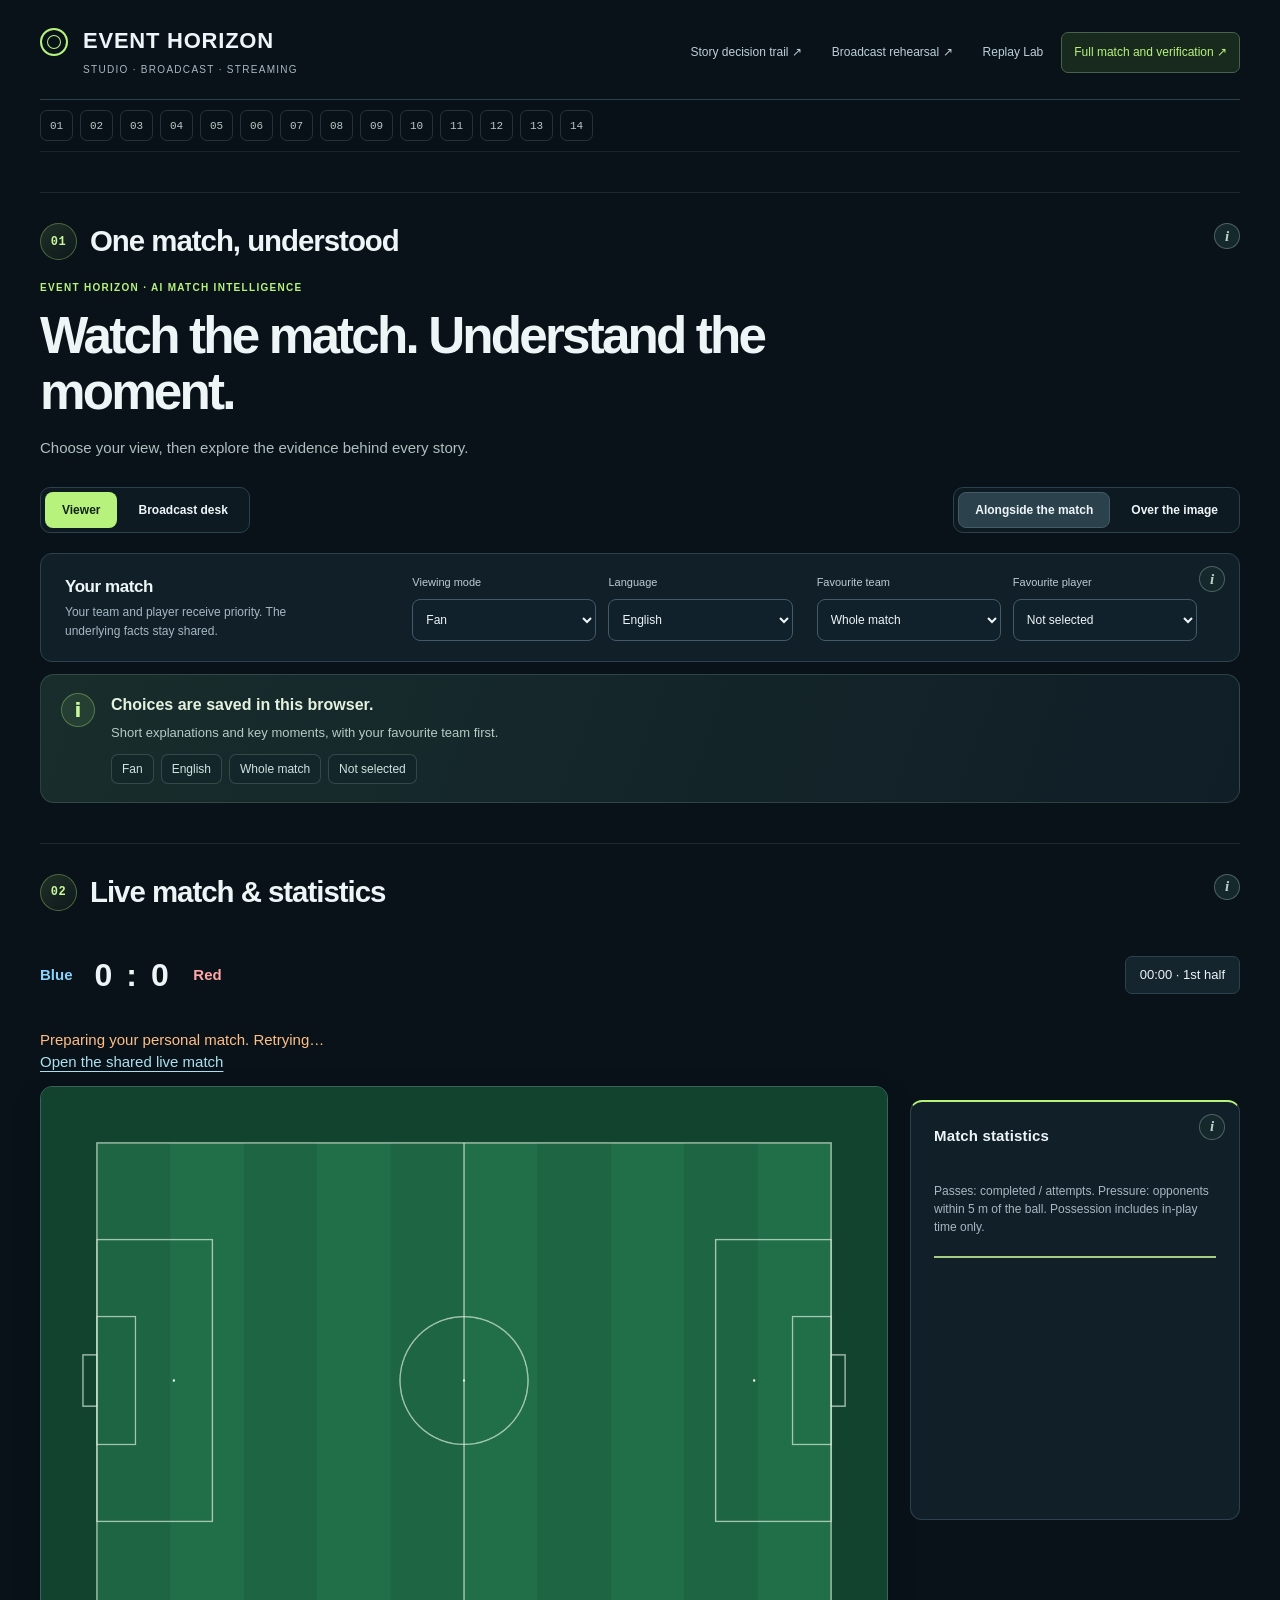
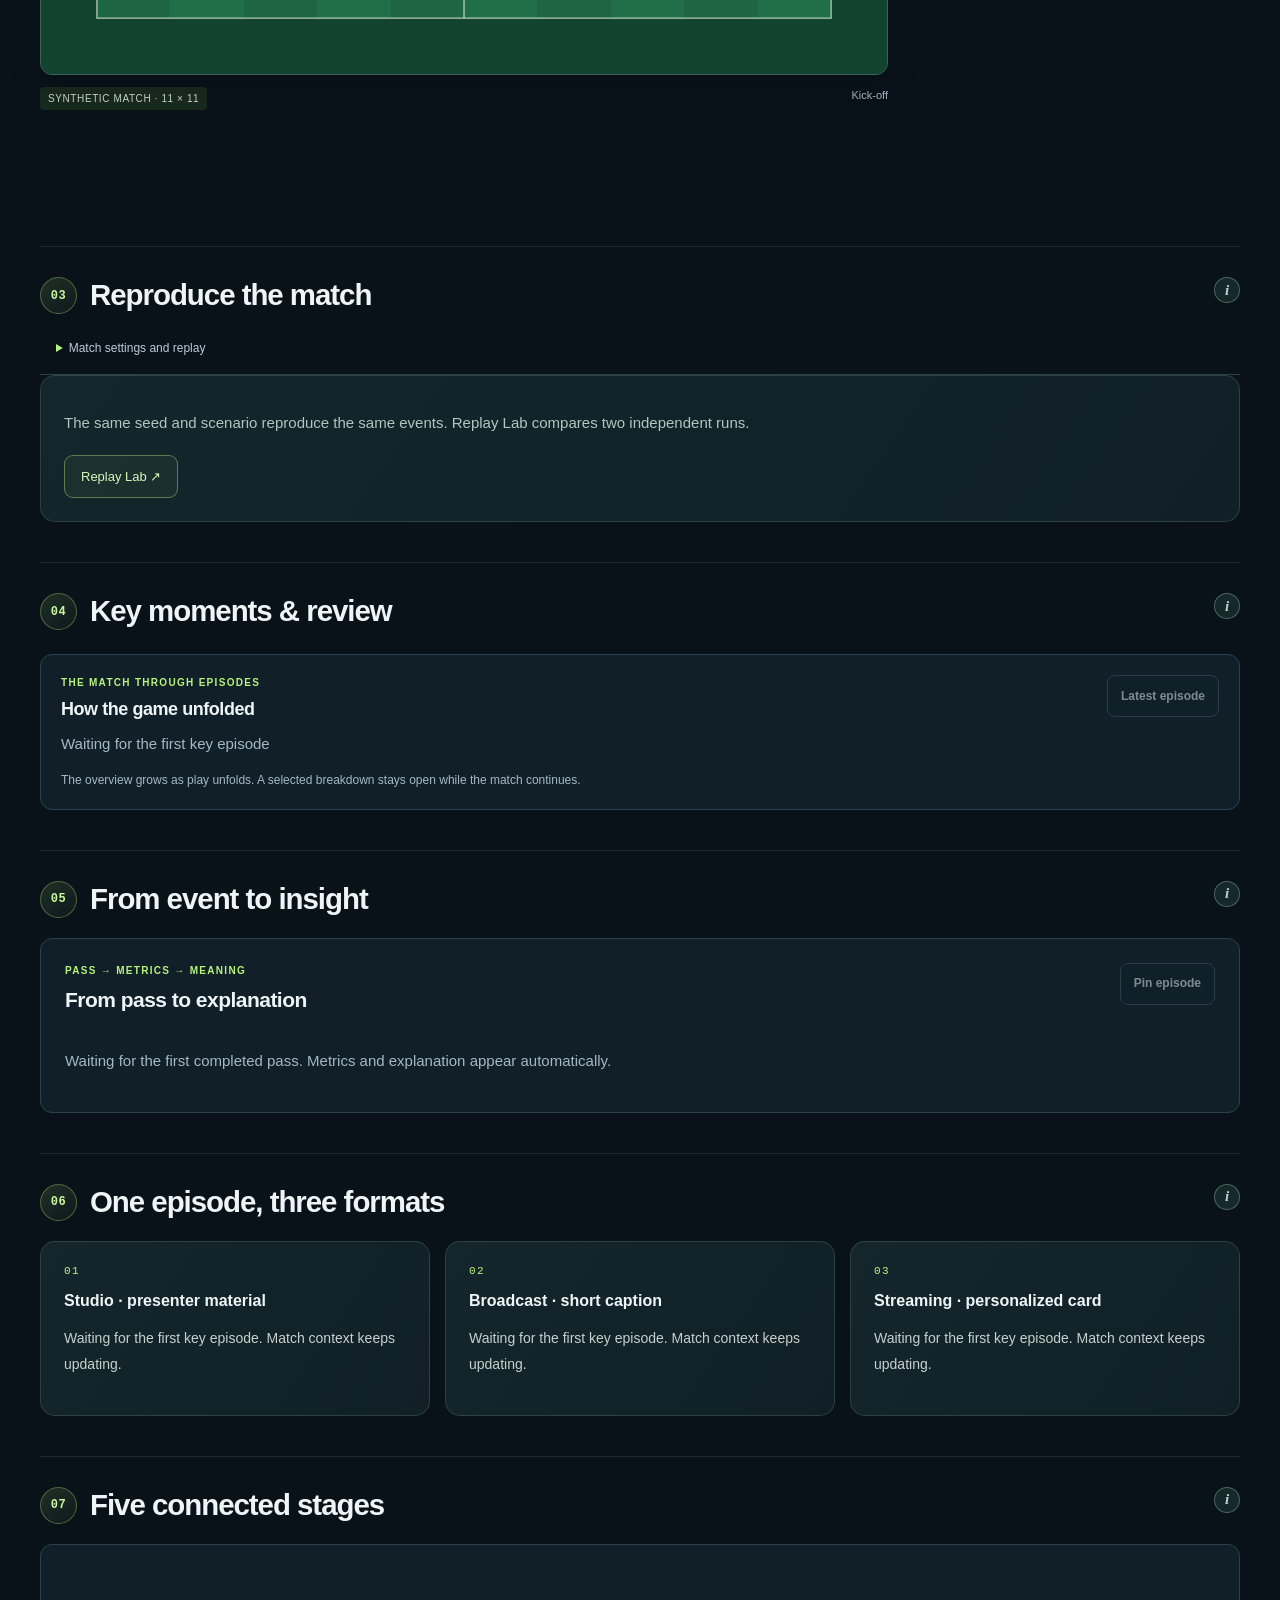
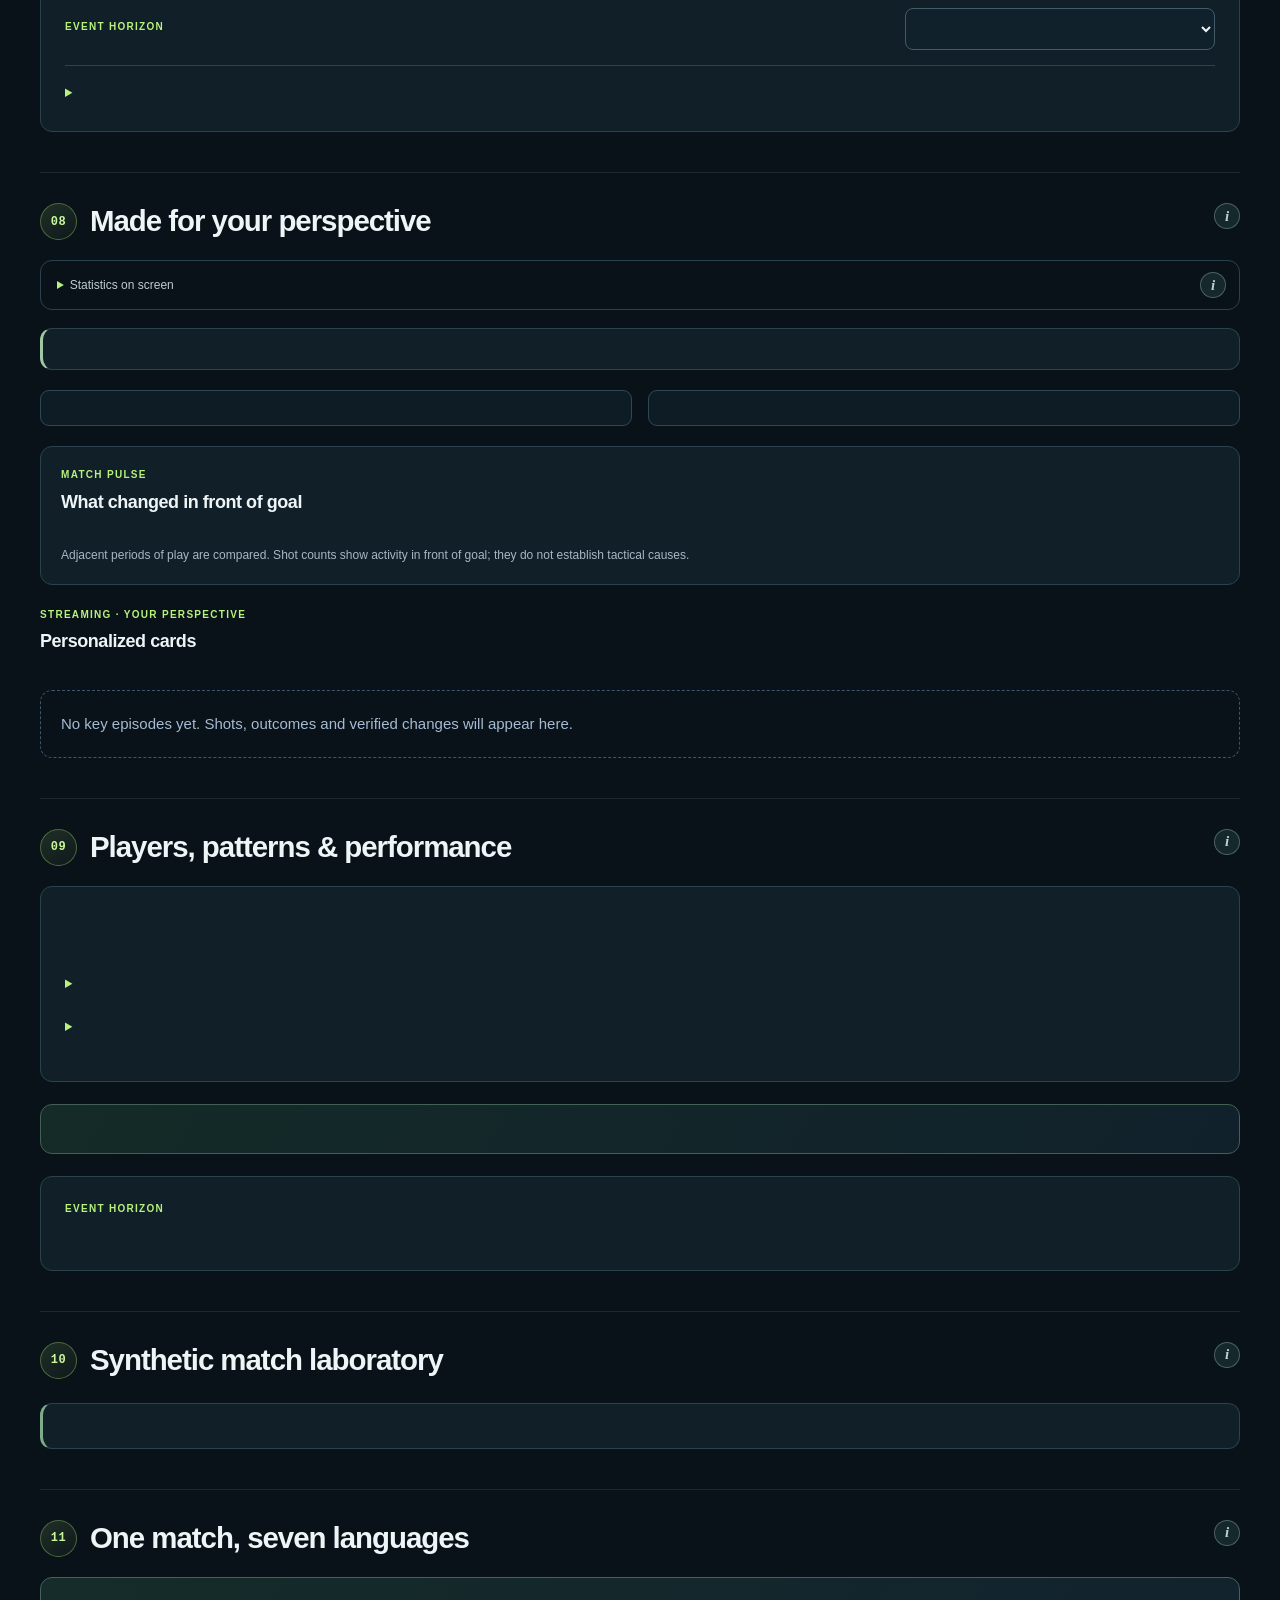
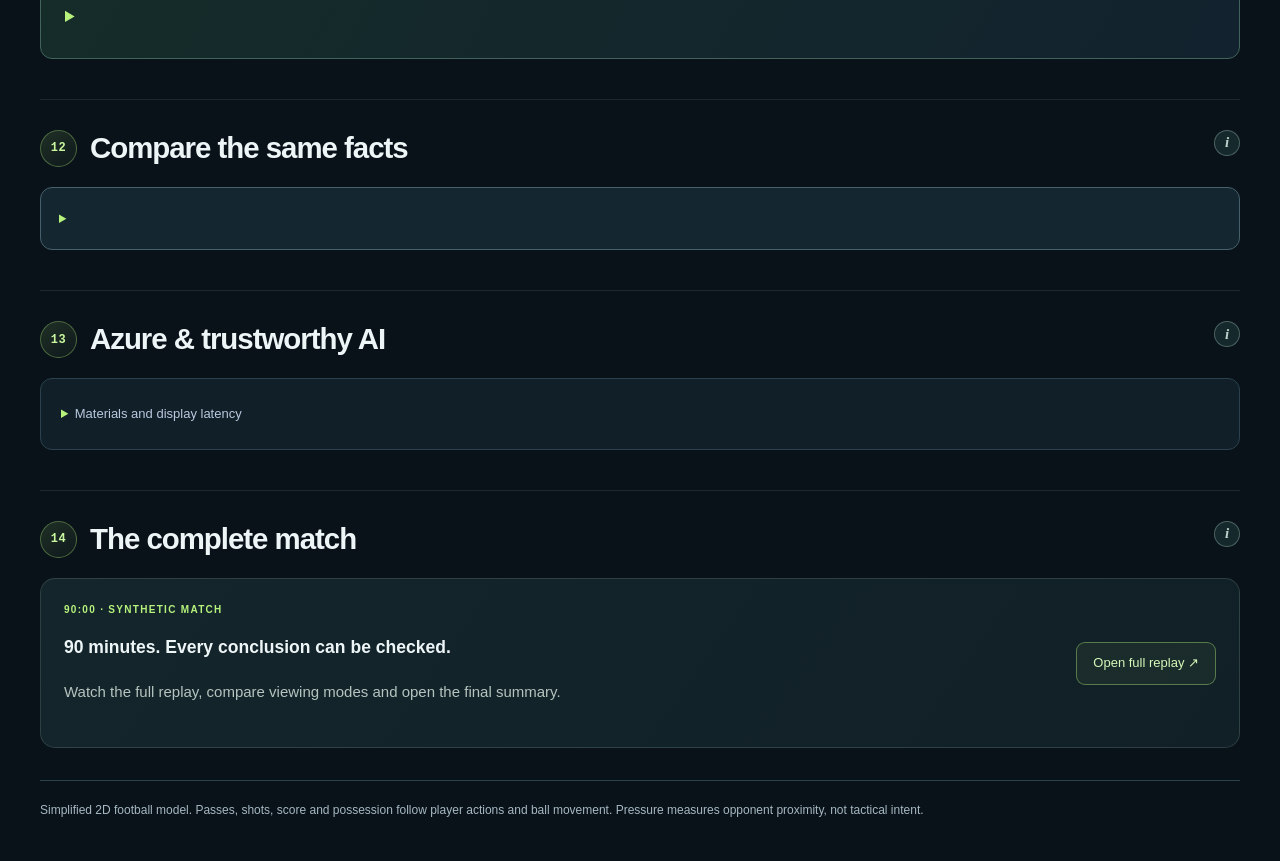
==== commit b852b954: "Start isolated live matches on the fourteen-section dashboard" ====
--- a/index.html
+++ b/index.html
@@ -368,8 +368,8 @@
   <link rel="stylesheet" href="/intelligence-provenance.css">
   <link rel="stylesheet" href="/rhythm-lens.css">
   <link rel="stylesheet" href="/story-languages.css">
-<link rel="stylesheet" href="/enhanced-ui.css"></head>
-<body>
+<link rel="stylesheet" href="/enhanced-ui.css"><link rel="stylesheet" href="/kickoff.css"></head>
+<body><div id="kickoff-overlay" class="kickoff-overlay" role="status" aria-live="polite" lang="en" translate="no" data-source-original hidden><div class="kickoff-card"><div class="kickoff-mark" aria-hidden="true"><span class="kickoff-ball"></span></div><div class="kickoff-eyebrow">EVENT HORIZON</div><h2 class="kickoff-title">Kick-off</h2><p class="kickoff-subtitle">Your match starts at 00:00.</p></div></div>
 <main class="eh-live">
   <header>
     <div><h1>EVENT HORIZON</h1><div class="muted eyebrow">Studio · broadcast · streaming</div></div>
@@ -517,6 +517,7 @@
   <footer>Simplified 2D football model. Passes, shots, score and possession follow player actions and ball movement. Pressure measures opponent proximity, not tactical intent.</footer>
 </main>
 <script src="/preferences.js"></script>
+<script src="/viewer-session.js"></script>
 <script>
   const canvas = document.querySelector('#pitch');
   const ctx = canvas.getContext('2d');
@@ -887,10 +888,12 @@
   }
   document.querySelector('#match-settings').onsubmit = event => {event.preventDefault(); restartMatch(false);};
   document.querySelector('#replay-match').onclick = () => restartMatch(true);
+  let pollFailures = 0;
   async function poll() {
     const epoch = requestEpoch;
     try {
       if (restarting) return;
+      await window.EHViewerSession?.ensure();
       const query = new URLSearchParams({after: lastEventId});
       query.set('view',mode); query.set('team',prefs.team); query.set('player',prefs.player);
       query.set('audience',prefs.audience);query.set('language',prefs.language);
@@ -902,15 +905,22 @@
       if (runId !== null) query.set('run', runId);
       query.set('metrics',prefs.metrics.join(','));
       const requestStarted=performance.now();
-      const response = await fetch('/state?' + query, {cache: 'no-store', signal: AbortSignal.timeout(2500)});
+      const response = await fetch('/state?' + query, {cache: 'no-store', signal: AbortSignal.timeout(15000)});
+      if(response.status===410&&window.EHViewerSession){window.EHViewerSession.reset();runId=null;throw Error('Personal match reconnecting');}
       if (!response.ok) throw Error('HTTP ' + response.status);
       const next = await response.json();
       window.EHRequestTiming={requestMs:performance.now()-requestStarted,receivedAt:performance.now()};
-      if (epoch === requestEpoch) applyState(next);
+      if (epoch === requestEpoch) {applyState(next); pollFailures = 0;await window.EHViewerSession?.start();}
     } catch (error) {
-      if (epoch === requestEpoch && !restarting) document.querySelector('#connection').hidden = false;
+      if (epoch === requestEpoch && !restarting) {
+        pollFailures += 1;
+        const connection=document.querySelector('#connection');
+        connection.textContent=window.EHLocale?.t(error.viewerPending?error.message:'Connection lost. Showing the last received frame.')||(error.viewerPending?error.message:'Connection lost. Showing the last received frame.');
+        if(error.viewerPending){const link=document.createElement('a');link.href='/live?shared=1';link.textContent=window.EHLocale?.t('Open the shared live match')||'Open the shared live match';link.style.display='block';connection.append(link);}
+        connection.hidden = false;
+      }
     } finally {
-      setTimeout(poll, 100);
+      setTimeout(poll, pollFailures ? Math.min(8000, 1000 * 2 ** Math.min(pollFailures - 1, 3)) : 250);
     }
   }
   function line(x1, y1, x2, y2) {
--- a/kickoff.css
+++ b/kickoff.css
@@ -0,0 +1 @@
+.kickoff-overlay[hidden]{display:none}.kickoff-overlay{position:fixed;inset:0;z-index:1000;display:grid;place-items:center;background:radial-gradient(ellipse at center,#163c33 0%,#081319 70%);color:#eef6f7;text-align:center;padding:24px;overflow:hidden}.kickoff-card{position:relative;animation:kickoff-reveal .55s ease-out both}.kickoff-mark{width:130px;height:130px;margin:0 auto 30px;position:relative;border:1px solid #b4f57655;border-radius:50%;box-shadow:0 0 70px #b4f57614}.kickoff-mark:before{content:"";position:absolute;inset:15px;border:2px solid #b4f576;border-radius:50%;animation:kickoff-orbit 1.4s ease-out both}.kickoff-mark:after{content:"";position:absolute;left:50%;top:-18px;bottom:-18px;width:1px;background:linear-gradient(transparent,#b4f57688,transparent)}.kickoff-ball{position:absolute;inset:49px;border-radius:50%;background:#eef6f7;box-shadow:0 0 22px #b4f57655}.kickoff-eyebrow{font:600 11px/1.6 system-ui,sans-serif;letter-spacing:.25em;color:#b4f576}.kickoff-title{font:700 clamp(42px,10vw,82px)/1.1 system-ui,sans-serif;letter-spacing:-.05em;margin:13px 0}.kickoff-subtitle{font:400 14px/1.7 system-ui,sans-serif;color:#b3c6c6;margin:0}.kickoff-overlay.is-leaving{opacity:0;transition:opacity .3s ease}.personal-match-link{display:inline-block;margin:8px 0;color:#b4f576}@keyframes kickoff-reveal{from{opacity:0;transform:translateY(12px)}to{opacity:1;transform:translateY(0)}}@keyframes kickoff-orbit{from{transform:scale(.7);opacity:0}to{transform:scale(1);opacity:1}}@media(prefers-reduced-motion:reduce){.kickoff-card,.kickoff-mark:before{animation:none}.kickoff-overlay.is-leaving{transition:none}}
